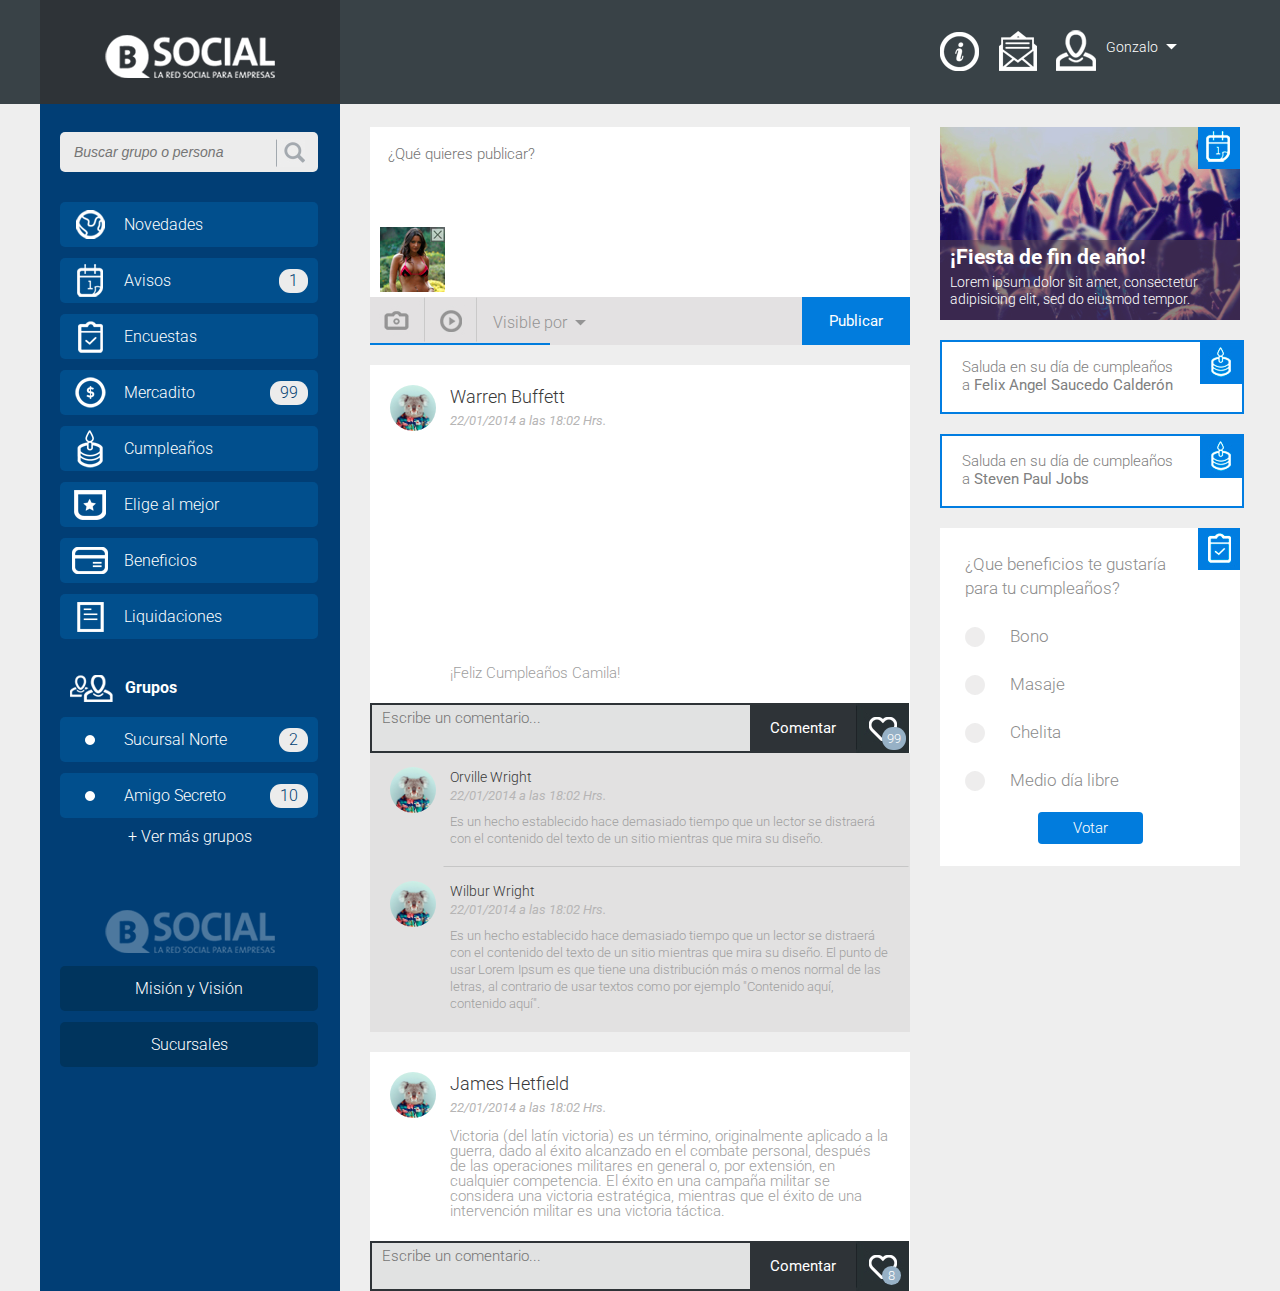
==== Maquetita/index.html @ cc8cd6f7 "Maqueta al 21/4/2014" ====
<!DOCTYPE html PUBLIC "-//W3C//DTD XHTML 1.0 Transitional//EN" "http://www.w3.org/TR/xhtml1/DTD/xhtml1-transitional.dtd">
<html xmlns="http://www.w3.org/1999/xhtml">
<head>
<meta http-equiv="Content-Type" content="text/html;" charset="utf-8">
<title>B-Social - La Red Social para Empresas</title>
<link rel="stylesheet" href="css/reset.css" type="text/css" />
<link rel="stylesheet" href="css/estilo.css" type="text/css" />
<script type="text/javascript" src="js/jquery.tools.min.js"></script> 
<script type="text/javascript" src="js/funciones.js"></script>
<link href='http://fonts.googleapis.com/css?family=Roboto:400,700,500,300,400italic,300italic,100italic,100,500italic,700italic,900,900italic' rel='stylesheet' type='text/css'>
</head>

<body>
	<div id="contenedor-general" class="clearfix">
		<div id="header">
			<div id="logo">
				<h1><a href="" title="B-Social - Home">B-Social - La Red Social para Empresas</a></h1>
			</div>
			<div id="bigbanner">
			</div>
			<div id="menu-user">
				<ul id="iconos-user">
					<li><a href="#" title="Información" id="informacion">Información</a></li>
					<li><a href="#" title="mensajes" id="mensajes">mensajes</a></li>
					<li><a href="#" title="usuario" id="usuario">usuario</a></li>
				</ul>
				<ul id="btn-username">
					<li id="contenedor-drop">
						<a>Gonzalo</a>
						<ul id="dropdown-username">
							<li id="contenedor-flecha"><span class="flecha-up"></span> <a href="#" title="Configuración">Configuración</a></li>
							<li><a href="#" title="Cerrar sesión">Cerrar sesión</a></li>
						</ul>
					</li>
				</ul>
			</div>
		</div>
		<div id="contenedor-central">
			<div id="col-izquierda" class="col-contenido">
				<form id="form-buscador">
					<p><input type="text" id="buscar-sidebar" placeholder="Buscar grupo o persona"/><a id="btn-lupita" title="Buscar">Buscar</a>
					</p>
				</form>	
				<ul class="menu-troncal menu-bsocial">
					<li><a href="#" title="Novedades" id="icn-novedades">Novedades</a></li>
					<li><a href="#" title="Avisos" id="icn-avisos">Avisos <span class="globo">1</span></a></li>
					<li><a href="#" title="Encuestas" id="icn-encuestas">Encuestas</a></li>
					<li><a href="#" title="Mercadito" id="icn-mercadito">Mercadito <span class="globo">99</span></a></li>
					<li><a href="#" title="Cumpleaños" id="icn-cumpleanos">Cumpleaños</a></li>
					<li><a href="#" title="Elige al mejor" id="icn-elige">Elige al mejor</a></li>
					<li><a href="#" title="Beneficios" id="icn-beneficios">Beneficios</a></li>
					<li><a href="#" title="Liquidaciones" id="icn-liquidaciones">Liquidaciones</a></li>
				</ul>
				<div id="grupos-sidebar">
					<h4>Grupos</h4>
					<ul class="menu-troncal menu-grupos">
						<li><a href="#" title="Sucursal Norte">Sucursal Norte <span class="globo">2</span></a></li>
						<li><a href="#" title="Amigo Secreto">Amigo Secreto <span class="globo">10</span></a></li>
					</ul>
					<p><a href="" title="Ver más grupos">+ Ver más grupos</a></p>
				</div>
				<div id="logo-h2">
					<h2><a href="http:/www.bsocial.cl" title="B-Social - La Red Social para Empresas" target="_blank">B-Social - La Red Social para Empresas</a></h2>
				</div>
				<ul class="menu-troncal menu-adicional">
					<li><a href="#" title="Misión y Visión">Misión y Visión</a></li>
					<li><a href="#" title="Sucursales">Sucursales</a></li>
				</ul>
			</div>
			<div id="col-centro" class="col-contenido">
				<div id="contenedor-estado">
					<form id="estado">
						<textarea placeholder="¿Qué quieres publicar?"></textarea>
						<div id="contenedor-fotos-adjuntas">
							<ul>
								<li> <a class="btn-borrar-img" title="Borrar imagen">Borrar imagen</a>
									<img src="css/img/domi.jpg" />
								</li>
							</ul>	
						</div>
						<div id="btns-estado">
							<p id="contenedor-subir-foto">
								<a title="Adjuntar imagen"><input type="file" id="btn-subir-foto"/></a>
							</p>
							<p id="contenedor-subir-video">
								<a title="Adjuntar video" rel="#modal-adjuntar-video">Adjuntar video</a>
							</p>
							<ul id="btn-visiblepor">
								<li id="contenedor-drop-visible">
									<a id="visiblepor-selected">Visible por</a>
									<ul id="dropdown-visiblepor">
										<li id="contenedor-flecha-gris"><span class="flecha-up"></span> <a href="#" title="Todos los grupos">Todos</a></li>
										<li><a href="#" title="Ventas">Ventas</a></li>
										<li><a href="#" title="Amiguis">Amiguis</a></li>
									</ul>
								</li>
							</ul>
							<p class="btn"><a title="Publicar">Publicar</a>
							</p>
						</div>
					</form>
					<style>
					/* Este valor debe cambiar conforme aumenta el % de carga de la foto */
					#barra-carga-foto{
						width:180px;
					}
					</style>
					<div id="barra-carga-foto">
					</div>
				</div>
				<div class="contendor-publicacion">
					<div class="foto-perfil">
						<p><img src="css/img/img-perfil.jpg" alt="Imagen perfil" /></p>
					</div>
					<div class="datos-publicacion">
					<h3>Warren Buffett</h3>
					<p class="fecha-publicacion">22/01/2014 a las 18:02 Hrs.</p>
					</div>
					<div class="publicacion">
						<div class="publicacion-video">
							<iframe src="//player.vimeo.com/video/58898148?title=0&amp;byline=0&amp;portrait=0" width="380" height="214" frameborder="0" webkitallowfullscreen mozallowfullscreen allowfullscreen></iframe>
						</div>
						<div class="publicacion-texto">
							<p>¡Feliz Cumpleaños Camila!</p>
						</div>
						<div class="contenedor-escribir-comentario">
							<div class="escribir-comentario">
								<form class="form-comentar-publicacion">
									<textarea placeholder="Escribe un comentario..."></textarea>
								</form>
							</div>
							<ul>
								<li class="btn comentar"><a title="Comentar">Comentar</a></li>
								<li class="btn megusta">
									<!-- La clase del span debe cambiar segun los numeros que tenga: "un-numero", "dos-numeros" o "tres-numeros" -->
									<span class="globo-megusta dos-numeros" title="1">99</span>
									<a title="¡Me gusta!">¡Me gusta!</a>
								</li>
							</ul>	
						</div>	
					</div>
					<!-- La class "bg-linea" imprime la línea gris debajo de cada div. Si se trata del último div de comentario, no debe llevar esta class -->
					<div class="publicacion-comentario bg-linea">
						<div class="foto-perfil">
							<p><img src="css/img/img-perfil.jpg" alt="Imagen perfil" /></p>
						</div>
						<div class="datos-publicacion">
							<h3>Orville Wright</h3>
							<p class="fecha-publicacion">22/01/2014 a las 18:02 Hrs.</p>
						</div>
						<div class="publicacion-texto comentario">
							<p>Es un hecho establecido hace demasiado tiempo que un lector se distraerá con el contenido del texto de un sitio mientras que mira su diseño.</p>
						</div>
					</div>
					<div class="publicacion-comentario">
						<div class="foto-perfil">
							<p><img src="css/img/img-perfil.jpg" alt="Imagen perfil" /></p>
						</div>
						<div class="datos-publicacion">
							<h3>Wilbur Wright</h3>
							<p class="fecha-publicacion">22/01/2014 a las 18:02 Hrs.</p>
						</div>
						<div class="publicacion-texto comentario">
							<p>Es un hecho establecido hace demasiado tiempo que un lector se distraerá con el contenido del texto de un sitio mientras que mira su diseño. El punto de usar Lorem Ipsum es que tiene una distribución más o menos normal de las letras, al contrario de usar textos como por ejemplo "Contenido aquí, contenido aquí".</p>
						</div>
					</div>
				</div>
				<div class="contendor-publicacion">
					<div class="foto-perfil">
						<p><img src="css/img/img-perfil.jpg" alt="Imagen perfil" /></p>
					</div>
					<div class="datos-publicacion">
					<h3>James Hetfield</h3>
					<p class="fecha-publicacion">22/01/2014 a las 18:02 Hrs.</p>
					</div>
					<div class="publicacion">
						<div class="publicacion-texto">
							<p>Victoria (del latín victoria) es un término, originalmente aplicado a la guerra, dado al éxito alcanzado en el combate personal, después de las operaciones militares en general o, por extensión, en cualquier competencia. El éxito en una campaña militar se considera una victoria estratégica, mientras que el éxito de una intervención militar es una victoria táctica.</p>
						</div>
						<div class="contenedor-escribir-comentario">
							<div class="escribir-comentario">
								<form class="form-comentar-publicacion">
									<textarea placeholder="Escribe un comentario..."></textarea>
								</form>
							</div>
							<ul>
								<li class="btn comentar"><a title="Comentar">Comentar</a></li>
								<li class="btn megusta">
									<!-- La clase del span debe cambiar segun los numeros que tenga: "un-numero", "dos-numeros" o "tres-numeros" -->
									<span class="globo-megusta un-numero" title="1">8</span>
									<a title="¡Me gusta!">¡Me gusta!</a>
								</li>
							</ul>	
						</div>	
					</div>
				</div>
			</div>
			<div id="col-derecha" class="col-contenido">
				<div class="aviso-destacado icn-azul">
					<h5 class="icn-aviso-azul">Aviso Destacado</h5>	
					<p class="contenedor-imagen">
						<img src="css/img/aviso-destacado.jpg" alt="Imagen de aviso destacado" />
					</p>
					<div class="parrafo">
						<h6><a href="" title="Ver aviso">¡Fiesta de fin de año!</a></h6>
						<p><a href="" title="Ver aviso">Lorem ipsum dolor sit amet, consectetur adipisicing elit, sed do eiusmod tempor.</a>
						</p>	
					</div>
				</div>
				<div class="cumpleano-destacado">
					<h5 class="icn-cumpleanos-azul">Cumpleaños</h5>
					<p>Saluda en su día de cumpleaños <br>a <a href="" title="Saluda a Felix Angel Saucedo Calderón">Felix Angel Saucedo Calderón</span></a>
				</div>
				<div class="cumpleano-destacado">
					<h5 class="icn-cumpleanos-azul">Cumpleaños</h5>
					<p>Saluda en su día de cumpleaños <br>a <a href="" title="Saluda a Steave Jobs Mardones">Steven Paul Jobs</a>
					</p>	
				</div>
				<div class="encuesta-destacada">
					<h5 class="icn-encuestas-azul"></h5>
					<p>¿Que beneficios te gustaría para tu cumpleaños?</p>
					<form class="form-encuesta">
						<p>
							<input type="radio" id="opcion1" name="opcion" />
							<label for="opcion1"><span></span>Bono</label>
						</p>
						<p>
							<input type="radio" id="opcion2" name="opcion" />
							<label for="opcion2"><span></span>Masaje</label>
						</p>
						<p>
							<input type="radio" id="opcion3" name="opcion" />
							<label for="opcion3"><span></span>Chelita</label>
						</p>
						<p>
							<input type="radio" id="opcion4" name="opcion" />
							<label for="opcion4"><span></span>Medio día libre</label>
						</p>
					</form>
					<p class="btn">
						<a href="#" title="Votar">Votar</a>
					</p>
				</div>
			</div>
		</div>
	</div>
	<!-- Modales -->
	<div id="modal-adjuntar-video" class="simple_overlay">
		<p>Pega aquí la dirección de tu video de Youtube o Vimeo:</p>
		<form id="form-adjuntar-video">
			<p>
				<input type="text" id="url-video" placeholder="Dirección para compartir..." />
				<a class="btn" id="btn-video" title="Adjuntar">Adjuntar</a>
			</p>
		</form>
	</div>
</body>
</html>
---- Maquetita/css/estilo.css ----
/*******

B-Social CSS v1.0
Autor: SUMA.cl
Fecha: 02/2014
Licencia: Comercial

*******/

body{
background:url(img/bg-body.jpg) #eeeeee center top repeat-x;
font-family: 'Roboto', sans-serif;
}
a{
	cursor: pointer;
	text-decoration: none;
}
#contenedor-general{
width:1200px;
margin:0 auto;	
}
#header, #contenedor-central{
width:100%;
float:left;
}
#header{
height: 104px;
}
#logo{
	float: left;
	width: 300px;
	background-color: #2e3337;
	height: 104px;
}
#logo h1, #logo h1 a, #logo-h2 h2 a, #iconos-user li a, h5, #contenedor-subir-foto a, #contenedor-subir-video a, .btn-borrar-img, .megusta a{
	text-indent: -100000px;
	overflow: hidden;
	display: block;
}
#logo h1, #logo h1 a{
	width:170px;
	height: 43px;
	margin:35px auto 0 auto;
}
#logo h1 a{
	background:url(img/logo-bsocial.png) center top no-repeat;
	margin:0;
	float: left;
}
#logo h1 a:hover{
	opacity: 0.9;
}
#bigbanner{
	width:600px;
	float: left;
	height: 104px;
}
#menu-user{
	float: left;
	width: 300px;
	height: 104px;
}
.col-contenido{
float: left;
}
#col-izquierda, #col-derecha{
	width:300px;
}
#col-centro{
	width:540px;
	margin:23px 30px 0 30px;
}
#contenedor-central{
	background:url(img/bg-contenedor-central.jpg) left top repeat-y;
}
#form-buscador{
	width:258px;
	height: 40px;
	background-color: #ececec;
	-webkit-border-radius: 5px 5px 5px 5px;
border-radius: 5px 5px 5px 5px;
margin:28px 0 0 20px;
}
#form-buscador p {
    float: left;
    margin-top:7px;
}
#buscar-sidebar {
    float: left;
    height: 20px;
    margin:2px 10px 0 12px;
    width: 190px;
    color:#7f858d;
    font-size: 14px;
    font-style: italic;
    background-color: #ECECEC;
    border:none;
}
#btn-lupita{
	width:29px;
	height: 28px;
	background:url(img/btn-lupita.jpg) center top no-repeat;
	float:left;
	display: block;
	overflow: hidden;
	text-indent: -100000px;
}
#btn-lupita:hover{
	cursor: pointer;
}
.menu-bsocial{
	margin:30px 0 25px 0;
}
.menu-troncal{
	float: left;
	margin-left:20px;
}
.menu-troncal li a{
width:194px;
height: 30px;
-webkit-border-radius: 5px 5px 5px 5px;
border-radius: 5px 5px 5px 5px;
display: block;
color:#ffffff;
font-size: 16px;
text-decoration: none;
margin-bottom:11px;
font-weight: 300;
padding:15px 0 0 64px;
}
.menu-troncal li a:hover{
background-color:#0266b5;
}
#icn-novedades{
background:url(img/icn-novedades.png) #014f8d 10px center no-repeat;
}
#icn-avisos{
background:url(img/icn-avisos.png) #014f8d 10px center no-repeat;	
}
#icn-encuestas{
background:url(img/icn-encuestas.png) #014f8d 10px center no-repeat;	
}
#icn-mercadito{
background:url(img/icn-mercadito.png) #014f8d 10px center no-repeat;	
}
#icn-cumpleanos{
background:url(img/icn-cumpleanos.png) #014f8d 10px center no-repeat;	
}
#icn-elige{
background:url(img/icn-elige.png) #014f8d 10px center no-repeat;	
}
#icn-beneficios{
background:url(img/icn-beneficios.png) #014f8d 10px center no-repeat;	
}
#icn-liquidaciones{
background:url(img/icn-liquidaciones.png) #014f8d 10px center no-repeat;	
}
#icn-novedades:hover{
background:url(img/icn-novedades.png) #0266b5 10px center no-repeat;
}
#icn-avisos:hover{
background:url(img/icn-avisos.png) #0266b5 10px center no-repeat;	
}
#icn-encuestas:hover{
background:url(img/icn-encuestas.png) #0266b5 10px center no-repeat;	
}
#icn-mercadito:hover{
background:url(img/icn-mercadito.png) #0266b5 10px center no-repeat;	
}
#icn-cumpleanos:hover{
background:url(img/icn-cumpleanos.png) #0266b5 10px center no-repeat;	
}
#icn-elige:hover{
background:url(img/icn-elige.png) #0266b5 10px center no-repeat;	
}
#icn-beneficios:hover{
background:url(img/icn-beneficios.png) #0266b5 10px center no-repeat;	
}
#icn-liquidaciones:hover{
background:url(img/icn-liquidaciones.png) #0266b5 10px center no-repeat;	
}
.menu-troncal a span{
	background-color: #ececec;
	color:#004072;
	font-size: 16px;
	padding: 4px 10px;
	-webkit-border-radius: 11px;
border-radius: 11px;
font-weight: 300;
float: right;
margin:-4px 10px 0 0;
}

#grupos-sidebar{
	float: left;
}
h4{
	width:193px;
	height: 22px;
	background:url(img/icn-grupos.png) 10px center no-repeat;
	font-weight: bold;
	color:#ffffff;
	text-align: left;
	float: left;
	padding:5px 0 0 65px;
	margin-left:20px;
}
.menu-troncal.menu-grupos{
	margin-top:15px;
}
.menu-grupos li a{
	background:url(img/icn-bullet.png) #014f8d 10px center no-repeat;
}
#grupos-sidebar p{
	float: left;
	width: 100%;
	text-align: center;
}
#grupos-sidebar p a{
	color:#ffffff;
	text-decoration: none;
	font-size: 16px;
	font-weight: 300;
}
#grupos-sidebar p a:hover{
	text-decoration: underline;
	}
#logo-h2{
float: left;
width: 100%;
margin:65px 0 13px 0;	
}
#logo-h2 h2 a{
	width:170px;
	height: 43px;
	background:url(img/logo-bsocial-h2.png) center top no-repeat;
	margin: 0 auto;
}
.menu-troncal.menu-adicional li a {
    background-color: #00345D;
    padding-left: 0;
    text-align: center;
    width: 258px;
    cursor: pointer;
}
.menu-troncal.menu-adicional li a:hover{
	background-color: #014F8D;
}
.menu-troncal.menu-adicional {
    padding-bottom: 20px;
}
#menu-user #iconos-user {
    margin-top: 30px;
    float: left;
}
#iconos-user li{
	float: left;
	margin-left:18px;
}
#iconos-user li:first-child{
	margin-left:0;
}
#iconos-user li a{
	width:40px;
	height: 41px;
}
#iconos-user li a:hover{
	opacity: 0.9;
}
#informacion{
	background:url(img/icn-informacion.png) center top no-repeat;
}
#mensajes{
	background:url(img/icn-mensajes.png) center top no-repeat;
}
#usuario{
	background:url(img/icn-usuario.png) center top no-repeat;
}

#menu-user #btn-username {
    float: left;
    margin: 40px 0 0 10px;
    position: relative;
}
#btn-username li a{
	color:#ffffff;
	font-size: 14px;
	background:url(img/icn-flecha-blanca-down.png) right center no-repeat;
	padding-right: 19px;
	float: left;
	max-width: 115px;
	font-weight: 300;
}
#btn-username li a:hover{
	cursor: pointer;
}
#btn-username #contenedor-drop:hover{
	height: 64px;
}
#dropdown-username{
	position: absolute;
	right:0;
	top:64px;
	float: left;
	width:173px;
	border:solid 1px #c2c2c2;
	-webkit-box-shadow: 1px 1px 5px 1px rgba(178,178,178,0.3);
	box-shadow: 1px 1px 5px 1px rgba(178,178,178,0.3);
	display: none;
	 z-index: 99;
}
#dropdown-username li{
	float:left;
	width:173px;
	height: 60px;
}
#dropdown-username li a{
	padding:23px 0 0 0;
	background: none;
	text-decoration: none;
	width:173px;
	height: 37px;
	background-color: #ffffff;
	float: left;
	max-width: 173px;
	color:#393939;
	font-size: 16px;
	font-weight: 300;
	text-align: center;
}
#dropdown-username li a:hover{
	background-color: #e2e1e1;
}
#contenedor-flecha{
	position: relative;
}
.flecha-up{
	display: block;
	width:28px;
	height: 16px;
	background:url(img/icn-flecha-blanca-up.png) center top no-repeat;
	position: absolute;
	top:-16px;
	right: 30px;
}
#btn-username li:hover #dropdown-username{
	display: block;
	}
#contenedor-estado{
	width:100%;
	float: left;
	position: relative;
}
#estado{
	float: left;
}
#estado textarea{
	width:504px;
	height: 64px;
	float: left;
	border:none;
	resize:none;
	padding:18px 18px;
	font-size: 15px;
	color:#9f9f9f;
	font-weight: 300;
	font-family: 'Roboto', sans-serif;
	margin-bottom: 0;
}
#btns-estado{
	float: left;
	height: 48px;
	width: 100%;
	background:url(img/bg-barra-botones-estado.jpg) #eeeeee center top repeat-x;
}
#contenedor-subir-foto, #contenedor-subir-foto a, #contenedor-subir-foto a input{
width:55px;
height: 48px;
float: left;
}
#contenedor-subir-foto a{
	background:url(img/btn-subir-foto.jpg) center top no-repeat;
	text-indent:0;
	opacity: 0.8;
}
#contenedor-subir-foto a:hover, #contenedor-subir-video a:hover{
	opacity: 1;
}
#contenedor-subir-foto a input{
	opacity: 0;
}
#contenedor-subir-foto a input:hover{
	cursor: pointer;
}
#contenedor-subir-video, #contenedor-subir-video a{
	width:52px;
	height: 48px;
	float: left;	
}
#contenedor-subir-video a{
	background:url(img/btn-subir-video.jpg) center top no-repeat;
	opacity: 0.8;
}
#btns-estado .btn{
	float: right;
}
#btns-estado .btn a{
	float: left;
	border-radius: 0;
	padding:17px 27px 16px 27px;
}
#contenedor-fotos-adjuntas{
	width:100%;
	height: 70px;
	float: left;
	background-color: #ffffff;	
}
#contenedor-fotos-adjuntas li{
	display: block;
	width:65px;
	float: left;
	text-align: center;
	margin:0 0 0 10px;
	position: relative;
}
.btn-borrar-img{
	background:url(img/btn-borrar-img.png) center top no-repeat;
	opacity: 0.8;
	position: absolute;
	width: 15px;
	height: 15px;
	top:0;
	right:0;
	opacity: 0.7;
}
.btn-borrar-img:hover{
	opacity: 1;
}
#barra-carga-foto{
	position: absolute;
	bottom:0;
	left: 0;
	max-width: 430px;
	height:2px;
	background-color: #017CDD;
}
.contendor-publicacion{
width: 540px;
float: left;
background-color: #ffffff;
margin-top:20px;
padding:20px 0 0 0;
}
.foto-perfil{
	float: left;
	width: 46px;
	margin: 0 14px 0 20px;
}
.foto-perfil p img{
	text-align: center;
	width: 46px;
	height: 46px;
	-webkit-border-radius: 25px;
border-radius: 25px;
}
.publicacion{
	float: left;
}
.datos-publicacion{
	margin:3px 0 15px 0;
	float: left;
}
.datos-publicacion h3{
	font-size: 18px;
	font-weight: 300;
	color:#393939;
	width: 100%;
	float: left;
}
.fecha-publicacion{
	font-size: 13px;
	font-style: italic;
	color:#b6b5b5;
	width: 100%;
	float: left;
	margin: 8px 0 0 0;
}
.publicacion-video{
	float: left;
	margin:0 20px 10px 80px;
}
.publicacion-texto{
	float: left;
	margin:0 20px 0 80px;
}
.publicacion-texto p{
	font-size:15px;
	color:#9f9f9f;
	font-weight: 300;
}
.contenedor-escribir-comentario{
	width: 100%;
	float: left;
	height: 50px;
	margin-top:22px;
}
.escribir-comentario{
	width: 378px;
	float: left;
	height: 46px;
	border: 2px solid #2e3337;
	border-right: none;
}
.contenedor-escribir-comentario ul .btn a{
	background-color: #2e3337;
	border-radius: 0;
	float: left;
	padding:18px 20px 17px 20px;
}
.contenedor-escribir-comentario ul .btn.comentar a:hover{
background-color:#23272a;
}
.btn.megusta{
	height: 50px;
	position: relative;
}
.contenedor-escribir-comentario .btn.megusta a{
	background:url(img/btn-me-gusta-publicacion.jpg) center top no-repeat;
	width:53px;
	height: 50px;
	padding: 0;
}
.contenedor-escribir-comentario .btn.megusta a:hover{
	background-position: center -50px;
}
.globo-megusta{
	background-color: #97B1C6;
    border-radius: 11px;
    color: #FFFFFF;
    font-size: 13px;
    font-weight: 300;
    left: 26px;
    position: absolute;
    top: 25px;
}
.globo-megusta.un-numero{
padding: 3px 6px;
}
.globo-megusta.dos-numeros{
padding:5px;
top:24px;
}
.globo-megusta.tres-numeros{
font-size: 11px;
    left: 24px;
    padding: 7px 4px;
    top: 21px;
}
.form-comentar-publicacion textarea{
	resize:none;
	width:100%;
	background-color: #e1e2e2;
	border: none;
	margin-top:0;
	height: 38px;
	font-family: 'Roboto', sans-serif;
	color:#9f9f9f;
	font-size:15px;
	font-weight: 300;
	padding:4px 0 4px 10px;
	width: 368px;
	line-height: 18px;
}
.publicacion-comentario{
	background-color: #e2e1e1;
	float: left;
	width: 100%;
	padding-top:14px;
}
.publicacion-comentario.bg-linea{
	background:url(img/bg-linea-comentarios.jpg) #e2e1e1 right bottom no-repeat;
}
.publicacion-comentario .datos-publicacion{
	margin-bottom:0;
}
.publicacion-comentario .datos-publicacion h3{
	font-size: 14px;
}
.publicacion-comentario .fecha-publicacion{
	margin-top:5px;
}
.publicacion-texto.comentario{
	padding-bottom:20px;
}
.comentario p{
	font-size: 13px;
	line-height: 17px;
}
#col-derecha{
	margin-top:23px;
}
#col-derecha div{
	float: left;
	margin-bottom:20px;
}
#aviso-destacado{
	width: 300px;
	height: 193px;
}
#col-derecha .icn-azul{
	position: relative;
}
#col-derecha h5{
	width:42px;
	height: 42px;
	position: absolute;
	right: 0;
	top: 0;
}
.icn-aviso-azul{
	background:url(img/icn-avisos-azul.jpg) center top no-repeat;
}
.contenedor-imagen, .contenedor-imagen img{
	float: left;
	width: 300px;
	height: 193px;
}
.parrafo h6{
	float: left;
	width: 100%;
}
.parrafo h6 a{
	font-size: 21px;
	font-weight: bold;
	color:#ffffff;
	margin-bottom: 6px;
	text-decoration: none;
	float: left;
}
#col-derecha .aviso-destacado .parrafo{
	height: 63px;
	padding:7px 10px 10px 10px;
	background-color: #524452;
	position: absolute;
	background:url(img/bg-aviso-destacado.png) center top repeat-y;
	bottom:0;
	width: 280px;
	margin-bottom: 0;	
}
.parrafo p {
    float: left;
    text-align: left;
}
.parrafo p a{
	color:#ffffff;
	font-size:14px;
	font-weight: 300;
	line-height: 17px;
	text-decoration: none;
}
.parrafo a:hover, .parrafo h6 a:hover{
	text-decoration: underline;
}
.icn-cumpleanos-azul{
	background:url(img/icn-cumpleanos-azul.jpg) center top no-repeat;
}
.cumpleano-destacado{
	float: left;
	position: relative;
	width: 300px;
	height: 70px;
	border: solid 2px #017de1;
	background-color: #ffffff;
}
.cumpleano-destacado p{
color:#808080;
font-size: 15px;
width: 238px;
font-weight: 300;
margin-top: 16px;
padding-left:20px;
line-height: 18px;
}
.cumpleano-destacado p a{
	font-weight: 400;
	text-decoration: none;
	color:#808080;
}
.cumpleano-destacado p a:hover{
	text-decoration: underline;
}
.encuesta-destacada{
	color:#8c8c8c;
	position: relative;
	width:250px;
	padding:0 25px;
	background-color: #ffffff;
}
.encuesta-destacada p{
	font-size: 17px;
	font-weight: 300;
	width: 233px;
	line-height: 24px;
	margin-top: 24px;
}
.icn-encuestas-azul{
	background:url(img/icn-encuestas-azul.jpg) center top no-repeat;
}
#col-derecha form {
    float: left;
}
.form-encuesta p input[type="radio"] {
    display:none;
}
.form-encuesta p input[type="radio"] + label span {
    display:inline-block;
    width:20px;
    height:20px;
    margin:-1px 25px 0 0;
    vertical-align:middle;
    background:url(img/btn-radio.png) center top no-repeat;
    cursor:pointer;
}
.form-encuesta p input[type="radio"]:checked + label span {
    background:url(img/btn-radio.png) center -20px no-repeat;
}
.form-encuesta label span{
	opacity: 0.6;
}
.form-encuesta label:hover{
cursor:pointer;
}
.form-encuesta label:hover span{
	opacity: 1;
}
.btn{
	float: left;
	text-align: center;
	height: 30px;
	display: block;
}
.btn a{
	background-color: #017cdd;
	font-size: 15px;
	color:#ffffff;
	-webkit-border-radius: 4px 4px 4px 4px;
	border-radius: 4px 4px 4px 4px;
	padding: 7px 35px;
	text-decoration: none;
}
.btn a:hover{
	background-color: #026fc6;
}
.encuesta-destacada .btn{
width: 100% !important;
margin-bottom: 20px;
}
#btn-visiblepor{
     background-color: #E2E1E1;
    display: block;
    float: left;
    position: relative;
    opacity: 0.8;
}
#btn-visiblepor #contenedor-drop-visible{
	height: auto;
	float:left;
	 height: 43px;
    padding: 18px 16px 0;
    background: none;
    background:url(img/bg-barra-botones-estado.jpg) #eeeeee center top repeat-x;
}
#btn-visiblepor li a{
	color:#ffffff;
	font-size: 16px;
	background:url(img/icn-flecha-gris-down.png) right center no-repeat;
	padding-right: 19px;
	float: left;
	max-width: 115px;
	font-weight: 300;
	color:#808080;
}
#btn-visiblepor:hover{
	cursor: pointer;
	opacity: 1;
}
#dropdown-visiblepor{
	position: absolute;
	right:0;
	top:60px;
	float: left;
	border:solid 1px #c2c2c2;
	-webkit-box-shadow: 1px 1px 5px 1px rgba(178,178,178,0.3);
	box-shadow: 1px 1px 5px 1px rgba(178,178,178,0.3);
	display: none;
	 z-index: 99;
}
#dropdown-visiblepor li{
	height: 36px;
	background-color:#ffffff;
	padding:0 15px;
}
#dropdown-visiblepor li:hover{
	background-color: #e2e1e1;
}
#dropdown-visiblepor li a{
	padding:10px 0;
	background: none;
	text-decoration: none;
	max-width: 173px;
	color:#393939;
	font-size: 16px;
	font-weight: 300;
	text-align: center;
	width: 100%;
}
#contenedor-flecha{
	position: relative;
}
.flecha-up{
	display: block;
	width:28px;
	height: 16px;
	background:url(img/icn-flecha-blanca-up.png) center top no-repeat;
	position: absolute;
	top:-16px;
	right: 30px;
}
#dropdown-visiblepor.ocultar{
display: none;
}
#modal-adjuntar-video p{
	color:#9f9f9f;
	font-size: 15px;
	width: 490px;
	text-align: left;
	float: left;
	font-weight: 300;
	margin:30px 0 0 30px;
}
#form-adjuntar-video p{
	margin-top:10px;
}
#form-adjuntar-video p input{
border:2px solid #2e3337;
border-right:none;
background-color: #e1e2e2;
float: left;
height: 44px;
width: 350px;
color:#9f9f9f;
font-size: 15px;
font-weight: 300;
padding:0 10px;
}
#form-adjuntar-video p a{
	background-color: #2E3337;
	color:#ffffff;
	font-size: 15px;
	font-weight: 300;
	padding: 17px 22px 16px 22px;
	height: auto;
}
#form-adjuntar-video p a:hover{
	background-color: #23272a;
}












































































































































































































































































/* the overlayed element */
.simple_overlay {
 
    /* must be initially hidden */
    display:none;
 
    /* place overlay on top of other elements */
    z-index:10000;
 
    /* styling */
    background-color:#ffffff;
    width:540px;
    height: 135px;
    border:1px solid #666;
 
    /* CSS3 styling for latest browsers */
    -moz-box-shadow:0 0 90px 5px #000;
    -webkit-box-shadow: 0 0 90px #000;
}
 
/* close button positioned on upper right corner */
.simple_overlay .close {
    background-image:url(/media/img/overlay/close.png);
    position:absolute;
    right:-15px;
    top:-15px;
    cursor:pointer;
    height:35px;
    width:35px;
}
.clearfix {display: inline-block;}

/* Hides from IE-mac \*/
* html .clearfix {height: 1%;}
.clearfix {display: block;}
/* End hide from IE-mac */
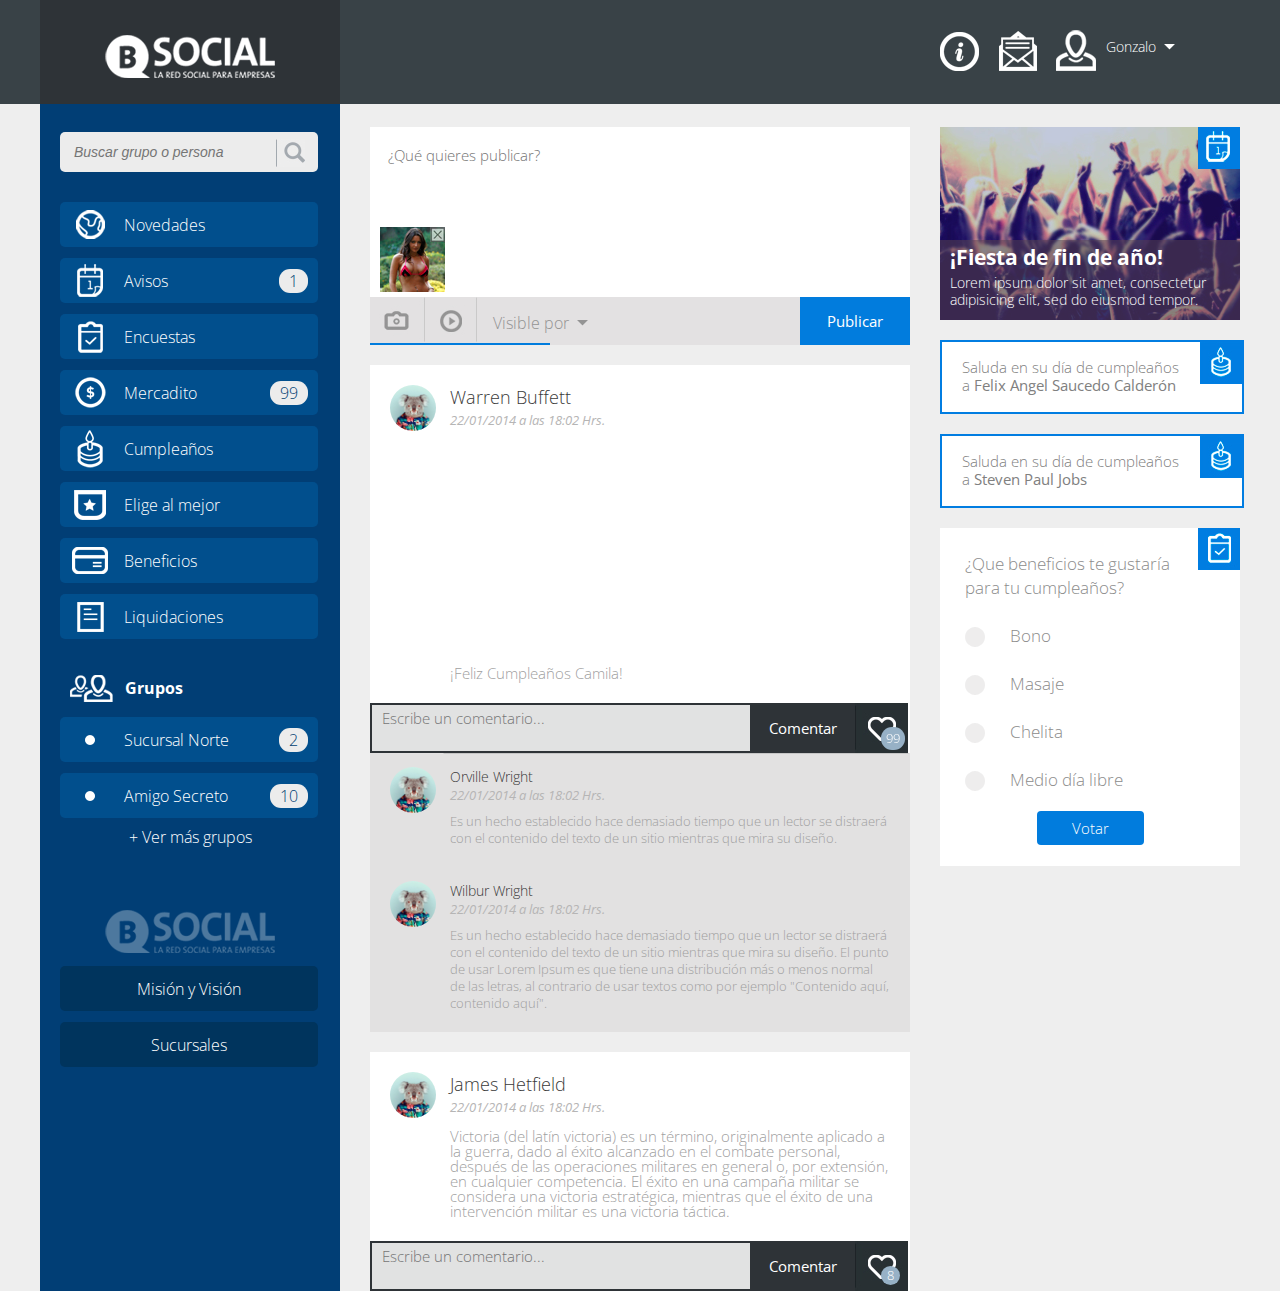
==== commit a1867a89: "Mensajería y correcciones menores" ====
--- a/Maquetita/index.html
+++ b/Maquetita/index.html
@@ -7,7 +7,7 @@
 <link rel="stylesheet" href="css/estilo.css" type="text/css" />
 <script type="text/javascript" src="js/jquery.tools.min.js"></script> 
 <script type="text/javascript" src="js/funciones.js"></script>
-<link href='http://fonts.googleapis.com/css?family=Roboto:400,700,500,300,400italic,300italic,100italic,100,500italic,700italic,900,900italic' rel='stylesheet' type='text/css'>
+<link href='http://fonts.googleapis.com/css?family=Open+Sans:400,700,300,400italic,300italic,100italic,100,500italic,700italic,900,900italic' rel='stylesheet' type='text/css'>
 </head>
 
 <body>
@@ -21,7 +21,70 @@
 			<div id="menu-user">
 				<ul id="iconos-user">
 					<li><a href="#" title="Información" id="informacion">Información</a></li>
-					<li><a href="#" title="mensajes" id="mensajes">mensajes</a></li>
+					<li id="contenedor-drop-mensajes">
+						<a href="#" title="mensajes" id="mensajes">mensajes</a>
+						<div id="dropdown-mensajes">
+							<div id="contenedor-flecha-mensajes">
+								<span class="flecha-up"></span>
+							</div>
+							<div id="mensaje-overflow">
+								<div class="drop-mensaje">
+									<p class="drop-asunto">
+										<a href="#" title="Chile clasifica al mundial">Chile clasifica al mundial y...</a>
+									</p>
+									<p class="drop-fecha">22 / 11 / 2016 a las 18:42 Hrs.</p>
+								</div>
+								<div class="drop-mensaje">
+									<p class="drop-asunto">
+										<a href="#" title="Chile clasifica al mundial">Chile clasifica al mundial y...</a>
+									</p>
+									<p class="drop-fecha">22 / 11 / 2016 a las 18:42 Hrs.</p>
+								</div>
+								<div class="drop-mensaje noleido">
+									<p class="drop-asunto">
+										<a href="#" title="Chile clasifica al mundial">Chile clasifica al mundial y...</a>
+									</p>
+									<p class="drop-fecha">22 / 11 / 2016 a las 18:42 Hrs.</p>
+								</div>
+								<div class="drop-mensaje noleido">
+									<p class="drop-asunto">
+										<a href="#" title="Chile clasifica al mundial">Chile clasifica al mundial y...</a>
+									</p>
+									<p class="drop-fecha">22 / 11 / 2016 a las 18:42 Hrs.</p>
+								</div>
+								<div class="drop-mensaje">
+									<p class="drop-asunto">
+										<a href="#" title="Chile clasifica al mundial">Chile clasifica al mundial y...</a>
+									</p>
+									<p class="drop-fecha">22 / 11 / 2016 a las 18:42 Hrs.</p>
+								</div>
+								<div class="drop-mensaje noleido">
+									<p class="drop-asunto">
+										<a href="#" title="Chile clasifica al mundial">Chile clasifica al mundial y...</a>
+									</p>
+									<p class="drop-fecha">22 / 11 / 2016 a las 18:42 Hrs.</p>
+								</div>
+								<div class="drop-mensaje noleido">
+									<p class="drop-asunto">
+										<a href="#" title="Chile clasifica al mundial">Chile clasifica al mundial y...</a>
+									</p>
+									<p class="drop-fecha">22 / 11 / 2016 a las 18:42 Hrs.</p>
+								</div>
+								<div class="drop-mensaje noleido">
+									<p class="drop-asunto">
+										<a href="#" title="Chile clasifica al mundial">Chile clasifica al mundial y...</a>
+									</p>
+									<p class="drop-fecha">22 / 11 / 2016 a las 18:42 Hrs.</p>
+								</div>
+								<div class="drop-mensaje">
+									<p class="drop-asunto">
+										<a href="#" title="Chile clasifica al mundial">Chile clasifica al mundial y...</a>
+									</p>
+									<p class="drop-fecha">22 / 11 / 2016 a las 18:42 Hrs.</p>
+								</div>
+							</div>
+						</div>
+					</li>
 					<li><a href="#" title="usuario" id="usuario">usuario</a></li>
 				</ul>
 				<ul id="btn-username">
@@ -246,6 +309,7 @@
 	</div>
 	<!-- Modales -->
 	<div id="modal-adjuntar-video" class="simple_overlay">
+		<a class="close btn-close-video" title="Cerrar">Cerrar</a>
 		<p>Pega aquí la dirección de tu video de Youtube o Vimeo:</p>
 		<form id="form-adjuntar-video">
 			<p>
--- a/Maquetita/css/estilo.css
+++ b/Maquetita/css/estilo.css
@@ -9,7 +9,7 @@
 
 body{
 background:url(img/bg-body.jpg) #eeeeee center top repeat-x;
-font-family: 'Roboto', sans-serif;
+font-family:'Open Sans', sans-serif;
 }
 a{
 	cursor: pointer;
@@ -32,7 +32,7 @@
 	background-color: #2e3337;
 	height: 104px;
 }
-#logo h1, #logo h1 a, #logo-h2 h2 a, #iconos-user li a, h5, #contenedor-subir-foto a, #contenedor-subir-video a, .btn-borrar-img, .megusta a{
+#logo h1, #logo h1 a, #logo-h2 h2 a, #iconos-user li a, h5, #contenedor-subir-foto a, #contenedor-subir-video a, .btn-borrar-img, .megusta a, .btn-close-video, .btn-lupita-trans{
 	text-indent: -100000px;
 	overflow: hidden;
 	display: block;
@@ -128,7 +128,7 @@
 font-weight: 300;
 padding:15px 0 0 64px;
 }
-.menu-troncal li a:hover{
+.menu-troncal li a:hover, .menu-troncal li a.current{
 background-color:#0266b5;
 }
 #icn-novedades{
@@ -364,7 +364,7 @@
 	font-size: 15px;
 	color:#9f9f9f;
 	font-weight: 300;
-	font-family: 'Roboto', sans-serif;
+	font-family: 'Open Sans', sans-serif;
 	margin-bottom: 0;
 }
 #btns-estado{
@@ -465,10 +465,12 @@
 }
 .publicacion{
 	float: left;
+	width: 540px;
 }
 .datos-publicacion{
 	margin:3px 0 15px 0;
 	float: left;
+	width: 460px;
 }
 .datos-publicacion h3{
 	font-size: 18px;
@@ -515,7 +517,7 @@
 	background-color: #2e3337;
 	border-radius: 0;
 	float: left;
-	padding:18px 20px 17px 20px;
+	padding:18px 18px 17px 19px;
 }
 .contenedor-escribir-comentario ul .btn.comentar a:hover{
 background-color:#23272a;
@@ -563,7 +565,7 @@
 	border: none;
 	margin-top:0;
 	height: 38px;
-	font-family: 'Roboto', sans-serif;
+	font-family: 'Open Sans', sans-serif;
 	color:#9f9f9f;
 	font-size:15px;
 	font-weight: 300;
@@ -578,10 +580,10 @@
 	padding-top:14px;
 }
 .publicacion-comentario.bg-linea{
-	background:url(img/bg-linea-comentarios.jpg) #e2e1e1 right bottom no-repeat;
+	background:url(img/bg-linea-comentarios.jpg) #e2e1e1 right top no-repeat;
 }
 .publicacion-comentario .datos-publicacion{
-	margin-bottom:0;
+	margin-bottom:11px;
 }
 .publicacion-comentario .datos-publicacion h3{
 	font-size: 14px;
@@ -864,46 +866,301 @@
 #form-adjuntar-video p a:hover{
 	background-color: #23272a;
 }
-
-
-
-
-
-
-
-
-
-
-
-
-
-
-
-
-
-
-
-
-
-
-
-
-
-
-
-
-
-
-
-
-
-
-
-
-
-
-
-
+.btn-close-video{
+	background:url(img/btn-close-modal-video.jpg) center top no-repeat;
+	width: 30px;
+	height: 30px;
+}
+.btn-close-video:hover{
+	opacity: 0.8;
+}
+/* Liquidaciones */
+#contenedor-contenido{
+	float: left;
+	width: 476px;
+	padding:0 32px 25px 32px;
+	background-color: #ffffff;
+}
+#contenedor-contenido h3{
+	font-size: 24px;
+	font-weight: 300;
+	margin:32px 0 40px 0;
+}
+#contenedor-contenido h3 a{
+color: #777777;
+}
+#contenedor-contenido h3 a:hover{
+	text-decoration: underline;
+}
+#lista-con-pdf li{
+	width: 100%;
+	background:url(img/icn-pdf.jpg) 435px top no-repeat;
+	height: 22px;
+	padding-bottom: 18px;
+	margin-bottom: 11px;
+}
+#lista-con-pdf li a{
+	color:#a9a9a9;
+	font-size: 15px;
+	font-weight: 400;
+}
+#lista-con-pdf li a:hover{
+	color:#878686;
+}
+#lista-con-pdf li a span{
+	background:url(img/bg-lista.gif) center bottom repeat-x;
+	width: 100%;
+	float: left;
+	padding-bottom: 18px;
+}
+#lista-con-pdf li.no-bg{
+	background: none;
+}
+#contenedor-contenido.contenedor-mensajes{
+	padding:0;
+	width: 100%;
+}
+#menu-mensajes{
+	float: right;
+	width: 100%;
+	height: 48px;
+}
+#menu-mensajes ul{
+	float: right;
+}
+#menu-mensajes ul li{
+	float: left;
+	margin-top: 15px;
+}
+#menu-mensajes ul li:nth-child(4){
+margin-right: 3px;
+}
+#menu-mensajes ul li a, #menu-mensajes ul li{
+	color: #85959f;
+	font-size: 15px;
+	margin-right: 16px;
+}
+#menu-mensajes ul li a:hover{
+	text-decoration: underline;
+}
+#menu-mensajes ul li.btn, #menu-mensajes ul li.btn a{
+	margin-right: 0;
+	margin-top: 0;
+}
+#menu-mensajes ul li.btn a{
+	float: left;
+	padding-top: 18px;
+	padding-bottom: 0;
+	border-radius: 0;
+	height: 30px;
+	color: #ffffff;
+}
+#menu-mensajes ul li.btn a:hover{
+	text-decoration: none;
+}
+.btn-lupita-trans{
+	background:url(img/btn-lupita-trans.png) center bottom no-repeat;
+	width: 21px;
+	height: 21px;
+}
+.current{
+	font-weight: bold;
+}
+.mensaje{
+	float: left;
+	width: 100%;
+	min-height: 43px;
+	margin:0 0 2px 0;
+	padding:20px 0 12px 0;
+}
+.msj-check, .msj-asunto, .msj-fecha{
+	float: left;
+}
+.msj-check{
+	width: 60px;
+}
+.msj-asunto{
+	width: 387px;
+}
+.msj-fecha{
+	width: 86px;
+	color: #b6b5b5;
+	font-size: 12px;
+	font-style: italic;
+}
+.msj-fecha p:first-child{
+	margin-top: 8px;
+	margin-bottom:9px;
+}
+#contenedor-contenido.contenedor-mensajes h3{
+	font-size: 20px;
+	color: #777777;
+	margin: 0;
+}
+.msj-asunto p{
+	font-size: 13px;
+	color: #b6b5b5;
+	margin-top:7px;
+}
+.msj-check input{
+	float: right;
+	margin-right: 15px;
+}
+.mensaje.leido{
+	background-color: #eef1f4;
+}
+#asunto-mensaje{
+	float: left;
+	padding-left: 70px;
+	width: 400px;
+	margin-top:10px;
+}
+#contenedor-contenido.contenedor-mensajes #asunto-mensaje h3{
+	color:#393939;
+	font-size: 22px;
+	margin:10px 0;
+}
+#asunto-mensaje p{
+	color:#b6b5b5;
+	font-size: 13px;
+	text-align: left;
+	line-height: 18px;
+	margin-bottom: 23px;
+}
+.mensaje-abierto{
+	float: left;
+	width: 100%;
+}
+.mensaje-abierto .foto-perfil{
+	margin-left:12px;
+	margin-right:12px;
+	margin-top:10px;
+}
+.texto-mensaje{
+	width: 360px;
+	float: left;
+	padding:20px 20px 13px 20px;
+	background-color: #f1f0f0;
+}
+.texto-mensaje h6{
+	color:#3e4448;
+	font-size: 15px;
+	margin-bottom: 5px;
+	text-align: left;
+}
+.texto-mensaje p{
+	color:#9f9f9f;
+	font-size: 15px;
+	line-height: 20px;
+	font-weight: 300;
+	text-align: left;
+}
+.texto-mensaje p.fecha{
+	text-align: right;
+	color: #b6b5b5;
+	font-style: italic;
+	font-size: 13px;
+	margin-top:10px;
+}
+.mensaje-abierto.blanco .texto-mensaje, .mensaje-abierto.blanco .foto-perfil{
+	float: right;
+}
+.mensaje-abierto.blanco .texto-mensaje{
+	background-color: #ffffff;
+	padding-left:0;
+	padding-right: 0;
+	width: 400px;
+}
+.mensaje-abierto.blanco h6{
+	text-align: right;
+}
+.mensaje-abierto.blanco .texto-mensaje p{
+	text-align: right;
+}
+.mensaje-abierto.blanco .texto-mensaje p.fecha{
+	text-align: left;
+}
+.mensaje-abierto.blanco .foto-perfil{
+	margin-top:20px;
+}
+#contenedor-drop-mensajes{
+	position: relative;
+}
+#contenedor-drop-mensajes:hover{
+	height: 64px;
+}
+#dropdown-mensajes{
+	position: absolute;
+	right:-124px;
+	top:74px;
+	float: left;
+	width:288px;
+	height: 314px;
+	background-color: #ffffff;
+	border:solid 1px #c2c2c2;
+	-webkit-box-shadow: 1px 1px 5px 1px rgba(178,178,178,0.3);
+	box-shadow: 1px 1px 5px 1px rgba(178,178,178,0.3);
+	display: none;
+	 z-index: 99;
+}
+#dropdown-username li a:hover{
+	background-color: #e2e1e1;
+}
+#contenedor-flecha-mensajes{
+	position: relative;
+}
+#contenedor-flecha-mensajes .flecha-up{
+	display: block;
+	width:28px;
+	height: 16px;
+	background:url(img/icn-flecha-blanca-up.png) center top no-repeat;
+	position: absolute;
+	top:-16px;
+	right: 128px;
+}
+#contenedor-drop-mensajes:hover #dropdown-mensajes{
+	display: block;
+}
+.drop-mensaje{
+	background-color: #ffffff;
+	height: 66px;
+	padding-left: 26px;
+	background:url(img/bg-drop-mensajes.gif) center bottom no-repeat;
+}
+.drop-mensaje p{
+	float: left;
+	width: 218px;
+}
+#contenedor-drop-mensajes #dropdown-mensajes .drop-mensaje .drop-asunto a{
+	width: auto;
+	height: auto;
+	display: inline;
+	text-indent: 0;
+	color:#393939;
+}
+.drop-asunto a{
+	text-decoration: none;
+	font-size: 16px;
+}
+#contenedor-drop-mensajes #dropdown-mensajes .drop-mensaje .drop-asunto a:hover{
+	color:#393939;
+	text-decoration: underline;
+}
+.drop-mensaje .drop-fecha{
+	color:#b6b5b5;
+	font-size:13px;
+}
+.drop-asunto{
+	margin:15px 0 7px 0;
+}
+#mensaje-overflow{
+	overflow: auto;
+	float: left;
+	height: 314px;
+}
+.drop-mensaje.noleido{
+	background-color: #EEF1F4;
+}
 
 
 
@@ -1154,7 +1411,6 @@
  
 /* close button positioned on upper right corner */
 .simple_overlay .close {
-    background-image:url(/media/img/overlay/close.png);
     position:absolute;
     right:-15px;
     top:-15px;
@@ -1162,6 +1418,17 @@
     height:35px;
     width:35px;
 }
+.simple_overlay .close.btn-close-video{
+height:30px;
+width:30px;
+right:0px;
+top:0px;
+}
+
+
+
+
+
 .clearfix {display: inline-block;}
 
 /* Hides from IE-mac \*/
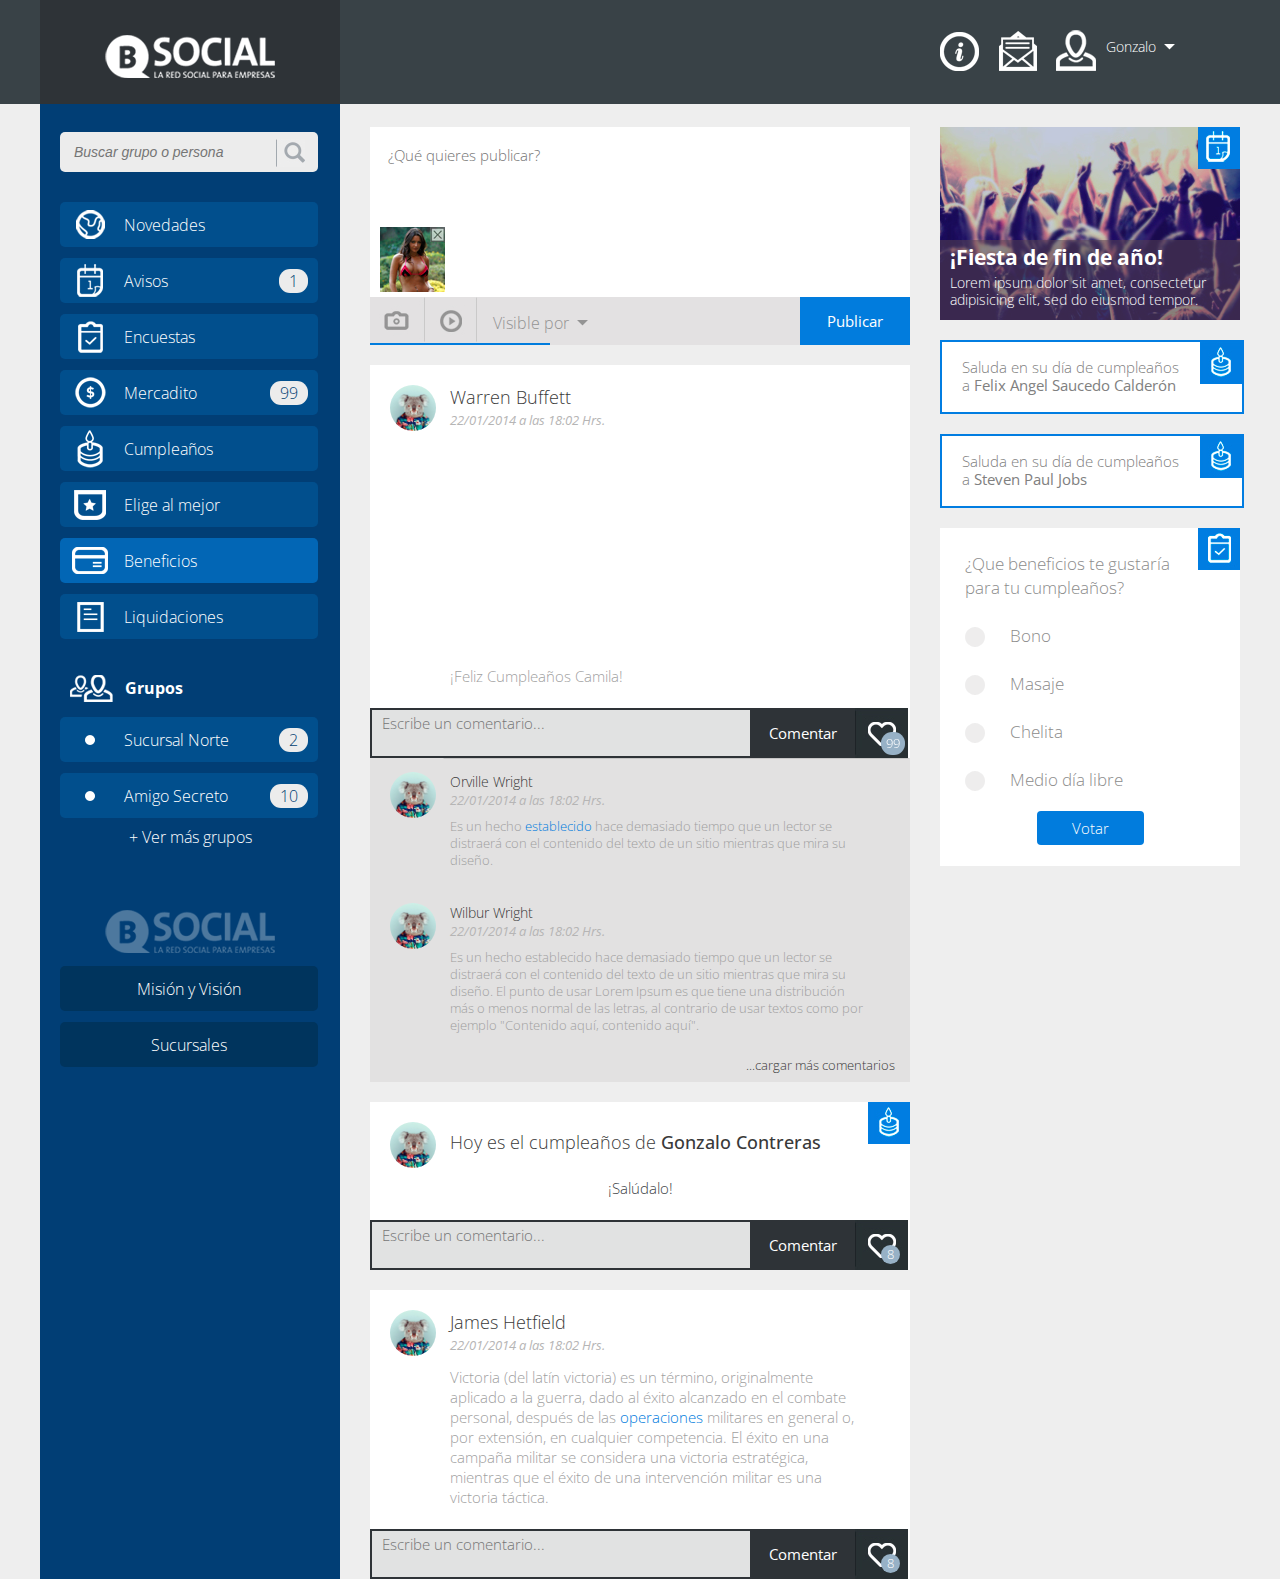
==== commit fa0cbc49: "Ajuste" ====
--- a/Maquetita/index.html
+++ b/Maquetita/index.html
@@ -30,7 +30,7 @@
 							<div id="mensaje-overflow">
 								<div class="drop-mensaje">
 									<p class="drop-asunto">
-										<a href="#" title="Chile clasifica al mundial">Chile clasifica al mundial y...</a>
+										<a href="#" title="Chile clasifica al mundial">Chile clasifica al mundial y...</a><span class="globo">99</span>
 									</p>
 									<p class="drop-fecha">22 / 11 / 2016 a las 18:42 Hrs.</p>
 								</div>
@@ -111,7 +111,7 @@
 					<li><a href="#" title="Mercadito" id="icn-mercadito">Mercadito <span class="globo">99</span></a></li>
 					<li><a href="#" title="Cumpleaños" id="icn-cumpleanos">Cumpleaños</a></li>
 					<li><a href="#" title="Elige al mejor" id="icn-elige">Elige al mejor</a></li>
-					<li><a href="#" title="Beneficios" id="icn-beneficios">Beneficios</a></li>
+					<li><a href="#" title="Beneficios" id="icn-beneficios" class="current">Beneficios</a></li>
 					<li><a href="#" title="Liquidaciones" id="icn-liquidaciones">Liquidaciones</a></li>
 				</ul>
 				<div id="grupos-sidebar">
@@ -143,7 +143,7 @@
 						</div>
 						<div id="btns-estado">
 							<p id="contenedor-subir-foto">
-								<a title="Adjuntar imagen"><input type="file" id="btn-subir-foto"/></a>
+								<a title="Adjuntar imagen"><input type="file" id="btn-subir-foto" value="" /></a>
 							</p>
 							<p id="contenedor-subir-video">
 								<a title="Adjuntar video" rel="#modal-adjuntar-video">Adjuntar video</a>
@@ -173,10 +173,10 @@
 				</div>
 				<div class="contendor-publicacion">
 					<div class="foto-perfil">
-						<p><img src="css/img/img-perfil.jpg" alt="Imagen perfil" /></p>
+						<p><a href="#" title="Ir al perfil Waren"><img src="css/img/img-perfil.jpg" alt="Imagen perfil" /></a></p>
 					</div>
 					<div class="datos-publicacion">
-					<h3>Warren Buffett</h3>
+					<h3><a href="#" title="Ir al perfil Waren">Warren Buffett</a></h3>
 					<p class="fecha-publicacion">22/01/2014 a las 18:02 Hrs.</p>
 					</div>
 					<div class="publicacion">
@@ -205,40 +205,72 @@
 					<!-- La class "bg-linea" imprime la línea gris debajo de cada div. Si se trata del último div de comentario, no debe llevar esta class -->
 					<div class="publicacion-comentario bg-linea">
 						<div class="foto-perfil">
-							<p><img src="css/img/img-perfil.jpg" alt="Imagen perfil" /></p>
+							<p><a href="#" title="Ir al perfil Orville"><img src="css/img/img-perfil.jpg" alt="Imagen perfil" /></a></p>
 						</div>
 						<div class="datos-publicacion">
-							<h3>Orville Wright</h3>
+							<h3><a href="#" title="Ir al perfil Orville">Orville Wright</a></h3>
 							<p class="fecha-publicacion">22/01/2014 a las 18:02 Hrs.</p>
 						</div>
 						<div class="publicacion-texto comentario">
-							<p>Es un hecho establecido hace demasiado tiempo que un lector se distraerá con el contenido del texto de un sitio mientras que mira su diseño.</p>
+							<p>Es un hecho <a href="#">establecido</a> hace demasiado tiempo que un lector se distraerá con el contenido del texto de un sitio mientras que mira su diseño.</p>
 						</div>
 					</div>
 					<div class="publicacion-comentario">
 						<div class="foto-perfil">
-							<p><img src="css/img/img-perfil.jpg" alt="Imagen perfil" /></p>
+							<p><a href="#" title="Ir al perfil Wilbur"><img src="css/img/img-perfil.jpg" alt="Imagen perfil" /></a></p>
 						</div>
 						<div class="datos-publicacion">
-							<h3>Wilbur Wright</h3>
+							<h3><a href="#" title="Ir al perfil Wilbur">Wilbur Wright</a></h3>
 							<p class="fecha-publicacion">22/01/2014 a las 18:02 Hrs.</p>
 						</div>
 						<div class="publicacion-texto comentario">
 							<p>Es un hecho establecido hace demasiado tiempo que un lector se distraerá con el contenido del texto de un sitio mientras que mira su diseño. El punto de usar Lorem Ipsum es que tiene una distribución más o menos normal de las letras, al contrario de usar textos como por ejemplo "Contenido aquí, contenido aquí".</p>
 						</div>
 					</div>
+					<p class="ver-mas-comentarios">
+						<a href="#" title="Cargar más comentarios">...cargar más comentarios</a>
+					</p>
+				</div>
+				<div class="contendor-publicacion cumpleano">
+					<h5 class="icn-cumpleanos-azul">Cumpleaños</h5>
+					<div class="foto-perfil">
+						<p><a href="#" title="Ir al perfil Gonzalo"><img src="css/img/img-perfil.jpg" alt="Imagen perfil" /></a></p>
+					</div>
+					<div class="datos-publicacion">
+						<h3>Hoy es el cumpleaños de <span><a href="#" title="Ir al perfil Gonzalo">Gonzalo Contreras</a></span></h3>
+					</div>
+					<div class="publicacion">
+						<div class="publicacion-texto">
+							<p>¡Salúdalo!</p>
+						</div>
+						<div class="contenedor-escribir-comentario">
+							<div class="escribir-comentario">
+								<form class="form-comentar-publicacion">
+									<textarea placeholder="Escribe un comentario..."></textarea>
+								</form>
+							</div>
+							<ul>
+								<li class="btn comentar"><a title="Comentar">Comentar</a></li>
+								<li class="btn megusta">
+									<!-- La clase del span debe cambiar segun los numeros que tenga: "un-numero", "dos-numeros" o "tres-numeros" -->
+									<span class="globo-megusta un-numero" title="1">8</span>
+									<a title="¡Me gusta!">¡Me gusta!</a>
+								</li>
+							</ul>	
+						</div>	
+					</div>
 				</div>
 				<div class="contendor-publicacion">
 					<div class="foto-perfil">
-						<p><img src="css/img/img-perfil.jpg" alt="Imagen perfil" /></p>
+						<p><a href="#" title="Ir al perfil James"><img src="css/img/img-perfil.jpg" alt="Imagen perfil" /></a></p>
 					</div>
 					<div class="datos-publicacion">
-					<h3>James Hetfield</h3>
+					<h3><a href="#" title="Ir al perfil James">James Hetfield</a></h3>
 					<p class="fecha-publicacion">22/01/2014 a las 18:02 Hrs.</p>
 					</div>
 					<div class="publicacion">
 						<div class="publicacion-texto">
-							<p>Victoria (del latín victoria) es un término, originalmente aplicado a la guerra, dado al éxito alcanzado en el combate personal, después de las operaciones militares en general o, por extensión, en cualquier competencia. El éxito en una campaña militar se considera una victoria estratégica, mientras que el éxito de una intervención militar es una victoria táctica.</p>
+							<p>Victoria (del latín victoria) es un término, originalmente aplicado a la guerra, dado al éxito alcanzado en el combate personal, después de las <a href="#">operaciones</a> militares en general o, por extensión, en cualquier competencia. El éxito en una campaña militar se considera una victoria estratégica, mientras que el éxito de una intervención militar es una victoria táctica.</p>
 						</div>
 						<div class="contenedor-escribir-comentario">
 							<div class="escribir-comentario">
@@ -272,11 +304,11 @@
 				</div>
 				<div class="cumpleano-destacado">
 					<h5 class="icn-cumpleanos-azul">Cumpleaños</h5>
-					<p>Saluda en su día de cumpleaños <br>a <a href="" title="Saluda a Felix Angel Saucedo Calderón">Felix Angel Saucedo Calderón</span></a>
+					<p>Saluda en su día de cumpleaños <br />a <a href="" title="Saluda a Felix Angel Saucedo Calderón">Felix Angel Saucedo Calderón</a>
 				</div>
 				<div class="cumpleano-destacado">
 					<h5 class="icn-cumpleanos-azul">Cumpleaños</h5>
-					<p>Saluda en su día de cumpleaños <br>a <a href="" title="Saluda a Steave Jobs Mardones">Steven Paul Jobs</a>
+					<p>Saluda en su día de cumpleaños <br />a <a href="" title="Saluda a Steave Jobs Mardones">Steven Paul Jobs</a>
 					</p>	
 				</div>
 				<div class="encuesta-destacada">
--- a/Maquetita/css/estilo.css
+++ b/Maquetita/css/estilo.css
@@ -19,6 +19,117 @@
 width:1200px;
 margin:0 auto;	
 }
+body.login{
+	background: none;
+	background-color: #0082c9;
+}
+#contenedor-general.login{
+background:url(img/bg-login.png) #0082c9 240px 121px no-repeat;
+}
+#contenedor-formulario{
+width: 318px;
+margin:80px 0 0 119px;
+}
+#contenedor-formulario h1{
+width: 268px;
+height: 69px;
+background:url(img/logo-login-grande.png) center top no-repeat;
+margin:0 auto 42px auto;
+}
+#login{
+background-color: #ffffff;
+-webkit-border-radius: 4px 4px 4px 4px;
+border-radius: 4px 4px 4px 4px;
+width: 237px;
+height: 293px;
+padding: 26px 32px 21px 32px;
+margin:0 auto;
+}
+#contenedor-formulario h2{
+background:url(img/logo-login-chico.png) center top no-repeat;
+width: 152px;
+height: 39px;
+margin:36px auto 0 auto;
+}
+#login label{
+font-size: 15px;
+color: #7e7e7e;
+width: 100%;
+float: left;
+margin-bottom: 8px;
+}
+#login input, #login select, .perfil.editar select{
+-webkit-border-radius: 4px 4px 4px 4px;
+border-radius: 4px 4px 4px 4px;
+color:#969696;
+font-size: 14px;
+border: none;
+background-color: #e8e8e8;
+width: 214px;
+padding: 7px 10px 7px 12px;
+margin-bottom: 20px;
+}
+#login select{
+	width: 236px;
+	padding: 7px 10px 7px 12px;
+}
+#login #input_run_digito{
+	width:10px;
+}
+#login #input_run{
+width:169px;
+}
+#contenedor-run{
+	color: #7E7E7E;
+}
+.hide{
+	display: none;
+}
+#olvido-contrasena{
+	text-align: center;
+	margin-top: 28px;
+	float: left;
+	width: 100%;	
+}
+#olvido-contrasena a{
+	font-size: 15px;
+	color: #7e7e7e;
+	text-decoration: none;
+}
+#olvido-contrasena a:hover{
+text-decoration: underline;
+}
+#login-ingresar{
+width: 100%;
+margin-top:2px;
+}
+#login-ingresar.btn a{
+	border-radius: 0;
+	float: left;
+	font-size: 18px;
+	padding: 10px 35px;
+	margin-left: 49px;
+}
+#login-footer{
+	float: left;
+	color:#ffffff;
+	font-size: 14px;
+	width: 100%;
+	margin-top: 50px;
+	text-align:center;
+}
+#login-footer a{
+	color:#ffffff;
+}
+#login-footer a:hover{
+	text-decoration: underline;
+}
+.bold{
+	font-weight: bold;
+}
+
+
+
 #header, #contenedor-central{
 width:100%;
 float:left;
@@ -32,7 +143,7 @@
 	background-color: #2e3337;
 	height: 104px;
 }
-#logo h1, #logo h1 a, #logo-h2 h2 a, #iconos-user li a, h5, #contenedor-subir-foto a, #contenedor-subir-video a, .btn-borrar-img, .megusta a, .btn-close-video, .btn-lupita-trans{
+#logo h1, #logo h1 a, #logo-h2 h2 a, #iconos-user li a, h5, #contenedor-subir-foto a, #contenedor-subir-video a, .btn-borrar-img, .megusta a, .btn-close-video, .btn-lupita-trans, #contenedor-formulario h1, #contenedor-formulario h2, .valorar ul li a{
 	text-indent: -100000px;
 	overflow: hidden;
 	display: block;
@@ -74,10 +185,10 @@
 	background:url(img/bg-contenedor-central.jpg) left top repeat-y;
 }
 #form-buscador{
-	width:258px;
-	height: 40px;
-	background-color: #ececec;
-	-webkit-border-radius: 5px 5px 5px 5px;
+width:258px;
+height: 40px;
+background-color: #ececec;
+-webkit-border-radius: 5px 5px 5px 5px;
 border-radius: 5px 5px 5px 5px;
 margin:28px 0 0 20px;
 }
@@ -127,70 +238,51 @@
 margin-bottom:11px;
 font-weight: 300;
 padding:15px 0 0 64px;
+background-color: #014f8d;
+background-position: 10px center;
+background-repeat: no-repeat;
+}
+.menu-troncal li a:hover{
+background-color: #0266b5;
+}
+#icn-novedades{
+background-image:url(img/icn-novedades.png);
+}
+#icn-avisos{
+background-image:url(img/icn-avisos.png);	
+}
+#icn-encuestas{
+background-image:url(img/icn-encuestas.png);
+}
+#icn-mercadito{
+background-image:url(img/icn-mercadito.png);	
+}
+#icn-cumpleanos{
+background-image:url(img/icn-cumpleanos.png);	
+}
+#icn-elige{
+background-image:url(img/icn-elige.png);	
+}
+#icn-beneficios{
+background-image:url(img/icn-beneficios.png);	
+}
+#icn-liquidaciones{
+background-image:url(img/icn-liquidaciones.png);	
 }
 .menu-troncal li a:hover, .menu-troncal li a.current{
 background-color:#0266b5;
 }
-#icn-novedades{
-background:url(img/icn-novedades.png) #014f8d 10px center no-repeat;
-}
-#icn-avisos{
-background:url(img/icn-avisos.png) #014f8d 10px center no-repeat;	
-}
-#icn-encuestas{
-background:url(img/icn-encuestas.png) #014f8d 10px center no-repeat;	
-}
-#icn-mercadito{
-background:url(img/icn-mercadito.png) #014f8d 10px center no-repeat;	
-}
-#icn-cumpleanos{
-background:url(img/icn-cumpleanos.png) #014f8d 10px center no-repeat;	
-}
-#icn-elige{
-background:url(img/icn-elige.png) #014f8d 10px center no-repeat;	
-}
-#icn-beneficios{
-background:url(img/icn-beneficios.png) #014f8d 10px center no-repeat;	
-}
-#icn-liquidaciones{
-background:url(img/icn-liquidaciones.png) #014f8d 10px center no-repeat;	
-}
-#icn-novedades:hover{
-background:url(img/icn-novedades.png) #0266b5 10px center no-repeat;
-}
-#icn-avisos:hover{
-background:url(img/icn-avisos.png) #0266b5 10px center no-repeat;	
-}
-#icn-encuestas:hover{
-background:url(img/icn-encuestas.png) #0266b5 10px center no-repeat;	
-}
-#icn-mercadito:hover{
-background:url(img/icn-mercadito.png) #0266b5 10px center no-repeat;	
-}
-#icn-cumpleanos:hover{
-background:url(img/icn-cumpleanos.png) #0266b5 10px center no-repeat;	
-}
-#icn-elige:hover{
-background:url(img/icn-elige.png) #0266b5 10px center no-repeat;	
-}
-#icn-beneficios:hover{
-background:url(img/icn-beneficios.png) #0266b5 10px center no-repeat;	
-}
-#icn-liquidaciones:hover{
-background:url(img/icn-liquidaciones.png) #0266b5 10px center no-repeat;	
-}
-.menu-troncal a span{
-	background-color: #ececec;
-	color:#004072;
-	font-size: 16px;
-	padding: 4px 10px;
-	-webkit-border-radius: 11px;
+.menu-troncal a span, .drop-asunto .globo{
+background-color: #ececec;
+color:#004072;
+font-size: 16px;
+padding: 4px 10px;
+-webkit-border-radius: 11px;
 border-radius: 11px;
 font-weight: 300;
 float: right;
 margin:-4px 10px 0 0;
 }
-
 #grupos-sidebar{
 	float: left;
 }
@@ -472,12 +564,15 @@
 	float: left;
 	width: 460px;
 }
-.datos-publicacion h3{
+.datos-publicacion h3 a, .datos-publicacion h3{
 	font-size: 18px;
 	font-weight: 300;
 	color:#393939;
 	width: 100%;
 	float: left;
+}
+.datos-publicacion h3 a:hover{
+	text-decoration: underline;
 }
 .fecha-publicacion{
 	font-size: 13px;
@@ -493,12 +588,19 @@
 }
 .publicacion-texto{
 	float: left;
-	margin:0 20px 0 80px;
+	margin:0 40px 0 80px;
 }
 .publicacion-texto p{
 	font-size:15px;
 	color:#9f9f9f;
 	font-weight: 300;
+	line-height: 20px;
+}
+.publicacion-texto p a{
+	color:#017CDD;
+}
+.publicacion-texto p a:hover{
+	text-decoration: underline;
 }
 .contenedor-escribir-comentario{
 	width: 100%;
@@ -579,13 +681,30 @@
 	width: 100%;
 	padding-top:14px;
 }
+.ver-mas-comentarios{
+	background-color: #E2E1E1;
+    float: left;
+    width: 540px;
+    text-align: right;
+    padding: 5px 0 10px 0;
+}
+.ver-mas-comentarios a{
+	font-size: 13px;
+	float: right;
+	margin-right: 15px;
+	color:#393939;
+	font-weight: 300;
+}
+.ver-mas-comentarios a:hover{
+text-decoration: underline;
+}
 .publicacion-comentario.bg-linea{
 	background:url(img/bg-linea-comentarios.jpg) #e2e1e1 right top no-repeat;
 }
 .publicacion-comentario .datos-publicacion{
 	margin-bottom:11px;
 }
-.publicacion-comentario .datos-publicacion h3{
+.publicacion-comentario .datos-publicacion h3 a, .publicacion-comentario .datos-publicacion h3{
 	font-size: 14px;
 }
 .publicacion-comentario .fecha-publicacion{
@@ -612,7 +731,7 @@
 #col-derecha .icn-azul{
 	position: relative;
 }
-#col-derecha h5{
+#col-derecha h5, .cumpleano .icn-cumpleanos-azul, .icn-mejor-azul{
 	width:42px;
 	height: 42px;
 	position: absolute;
@@ -621,6 +740,12 @@
 }
 .icn-aviso-azul{
 	background:url(img/icn-avisos-azul.jpg) center top no-repeat;
+}
+.icn-mercadito-azul{
+	background:url(img/icn-mercadito-azul.jpg) center top no-repeat;
+}
+.icn-mejor-azul{
+	background:url(img/icn-mejor-azul.jpg) center top no-repeat;
 }
 .contenedor-imagen, .contenedor-imagen img{
 	float: left;
@@ -831,7 +956,10 @@
 #dropdown-visiblepor.ocultar{
 display: none;
 }
-#modal-adjuntar-video p{
+#modal-subir-foto{
+	padding-top:20px;
+} 
+#modal-adjuntar-video p, #modal-subir-foto p{
 	color:#9f9f9f;
 	font-size: 15px;
 	width: 490px;
@@ -840,7 +968,7 @@
 	font-weight: 300;
 	margin:30px 0 0 30px;
 }
-#form-adjuntar-video p{
+#form-adjuntar-video p, #modal-subir-foto p{
 	margin-top:10px;
 }
 #form-adjuntar-video p input{
@@ -850,7 +978,7 @@
 float: left;
 height: 44px;
 width: 350px;
-color:#9f9f9f;
+color:#5E5F5F;
 font-size: 15px;
 font-weight: 300;
 padding:0 10px;
@@ -1030,11 +1158,15 @@
 .mensaje-abierto{
 	float: left;
 	width: 100%;
+	margin-bottom: 3px;
 }
 .mensaje-abierto .foto-perfil{
 	margin-left:12px;
 	margin-right:12px;
 	margin-top:10px;
+}
+.mensaje-abierto:last-child{
+	margin-bottom: 0;
 }
 .texto-mensaje{
 	width: 360px;
@@ -1082,6 +1214,12 @@
 }
 .mensaje-abierto.blanco .foto-perfil{
 	margin-top:20px;
+}
+.escribir-comentario.responder-mensaje{
+	width:457px;
+}
+.responder-mensaje textarea{
+	width:447px;
 }
 #contenedor-drop-mensajes{
 	position: relative;
@@ -1124,12 +1262,13 @@
 .drop-mensaje{
 	background-color: #ffffff;
 	height: 66px;
-	padding-left: 26px;
+	padding-left: 19px;
 	background:url(img/bg-drop-mensajes.gif) center bottom no-repeat;
+	position:relative;
 }
 .drop-mensaje p{
 	float: left;
-	width: 218px;
+	width: 208px;
 }
 #contenedor-drop-mensajes #dropdown-mensajes .drop-mensaje .drop-asunto a{
 	width: auto;
@@ -1161,103 +1300,439 @@
 .drop-mensaje.noleido{
 	background-color: #EEF1F4;
 }
-
-
-
-
-
-
-
-
-
-
-
-
-
-
-
-
-
-
-
-
-
-
-
-
-
-
-
-
-
-
-
-
-
-
-
-
-
-
-
-
-
-
-
-
-
-
-
-
-
-
-
-
-
-
-
-
-
-
-
-
-
-
-
-
-
-
-
-
-
-
-
-
-
-
-
-
-
-
-
-
-
-
-
-
-
-
-
-
-
-
-
-
-
-
-
-
-
+.drop-asunto .globo{
+	position: absolute;
+	top:15px;
+	right: 7px;
+	color:#8b8b8b;
+	font-size: 14px;
+	padding: 4px 7px;
+	margin: 0;
+}
+#contenedor-contenido.perfil{
+	padding-top:32px;
+}
+#contenedor-contenido.perfil h3{
+	margin-top:0;
+	margin-bottom: 20px;
+	float: left;
+	width: 260px;
+	font-size: 22px;
+	color:#393939;
+	font-weight: 500;
+	line-height: 27px;
+}
+#contenedor-contenido.perfil img{
+	border:solid 1px #d3d3d3;
+	float: left;
+	margin-right: 23px;
+	width: 191px;
+	height: 201px;
+}
+#contenedor-contenido.perfil.editar img{
+	width: 160px;
+	height: 167px;
+}
+.perfil p{
+	font-size: 15px;
+	float: left;
+	width: 260px;
+}
+.titulo, .perfil.editar .titulo a{
+	color:#949a9e;
+	font-size: 15px;
+	margin-bottom: 6px;
+}
+.bajada{
+	color:#3e4448;
+	margin-bottom: 12px;
+}
+.perfil p.btn{
+	width: 100%;
+	margin-top:40px;
+}
+.perfil .editar{
+	width: 100%;
+	text-align: center;
+	margin-top:40px;
+}
+.perfil .editar a{
+	text-decoration: none;
+	color:#3e4448;
+}
+.perfil .editar a:hover{
+	text-decoration: underline;
+}
+#foto-vacia{
+	width:160px;
+	height: 167px;
+	border:solid 1px #d3d3d3;
+	background-color: #e7e7e7;
+	margin-right: 55px;
+	float: left;
+}
+#contenedor-contenido.perfil h3.chico{
+	width:200px;
+	color: #808080;
+	font-size: 18px;
+	width: 250px;
+	margin-bottom: 6px;
+}
+.perfil.editar .titulo{
+	width:250px;
+	font-style: italic;
+} 
+.perfil.editar .titulo a{
+	float: left
+}
+.perfil.editar .titulo a:hover{
+	text-decoration: underline;
+}
+#contenedor-contenido.perfil h3.chico.largo{
+	width: 100%;
+	margin-top:15px;
+}
+.perfil.editar form label{
+	font-size: 15px;
+	color: #5e5f5f;
+	width: 100%;
+	float: left;
+	margin-bottom: 8px;
+}
+.perfil.editar form input{
+	background-color: #e7e7e7;
+	border: none;
+	-webkit-border-radius: 3px 3px 3px 3px;
+border-radius: 3px 3px 3px 3px;
+padding:5px 8px;
+color: #808080;
+font-size: 14px;
+width:287px;
+}
+.perfil form p{
+	margin-bottom:20px;
+}
+.perfil.editar p{
+	width: 100%;
+}
+.perfil.editar select{
+	margin-bottom: 0;
+	width: 302px;
+}
+.perfil.editar select#dia_nac{
+	width: 68px;
+}
+.perfil.editar select#mes_nac{
+	width: 130px;
+	margin:0 5px;
+}
+.perfil.editar select#ano_nac{
+	width: 87px;
+}
+#form-adjuntar-video #foto-img {
+    left: 30px;
+    opacity: 0;
+    position: absolute;
+}
+#contenedor-contenido.nuevo-msj h3{
+	font-size: 22px;
+	margin-bottom: 22px;
+}
+.nuevo-msj label{
+	color: #3e4448;
+	font-size: 15px;
+	font-weight: bold;
+	float: left;
+	width: 63px;
+	margin-top:10px;
+	text-align: right;
+}
+.contenedor-campos{
+	float: left;
+	width: 476px;
+	margin-bottom:13px;
+}
+.contenedor-valores{
+	background-color: #f4f4f4;
+	border:solid 1px #b3b3b3;
+	float: right;
+	width: 390px;
+}
+#contenedor-destinatarios{
+	width: 390px;
+	padding:5px 0 0 5px;
+}
+.destinatario{
+	font-size: 15px;
+	color: #9f9f9f;
+	float: left;
+	display: block;
+	background-color: #ffffff;
+	padding:5px 24px 7px 9px;
+	font-weight: lighter;
+	position: relative;
+	margin:0 5px 5px 0;
+}
+.destinatario .eliminar{
+font-size: 12px;
+position: absolute;
+right: 6px;
+top:5px;
+font-weight: bold;
+}
+.destinatario .eliminar:hover{
+	font-weight: normal;
+}
+#buscador-destinatario{
+	float: left;
+	border: none;
+	background-color: red;
+	height: 25px;
+	color: #9F9F9F;
+	font-size: 15px;
+	background-color: #F4F4F4;
+}
+#asunto-mensaje-enviar{
+	width: 387px;
+	color:#9f9f9f;
+	font-size:15px;
+	padding:4px;
+	font-weight: lighter;
+}
+.contenedor-campos .sin-margin{
+	margin:0;
+}
+.contenedor-campos textarea{
+	width: 383px;
+	height: 90px;
+	color:#9f9f9f;
+	font-size:15px;
+	padding:6px;
+	font-weight: lighter;
+	font-family: 'Open Sans', sans-serif;
+	resize:none;
+}
+.btn.enviar-msj{
+width: 100%;
+margin-top:30px;
+}
+.contendor-publicacion.aviso{
+	padding-top:0;
+	margin-top: 0;
+	margin-bottom: 20px;
+}
+.aviso .publicacion-texto, .elmejor .publicacion-texto{
+	margin:25px 30px 0 30px;
+}
+.aviso h6{
+	color:#017cdd;
+	font-size: 22px;
+	font-weight: bold;
+	margin-bottom: 18px;
+}
+.aviso .contenedor-escribir-comentario p{
+	font-size: 13px;
+	color: #b6b5b5;
+	float: left;
+	background-color: #2E3337;
+	height: 30px;
+    padding-left: 33px;
+    padding-top: 20px;
+    width: 454px;
+}
+.contendor-publicacion.cumpleano{
+	position: relative;
+}
+.cumpleano h3{
+	margin-top:8px;
+	width: 410px;
+	float: left;
+}
+.cumpleano h3 span, .cumpleano h3 span a{
+	font-weight: 500;
+	float: none;
+	width: auto;	
+}
+.cumpleano .publicacion-texto{
+	width: 100%;
+	margin:10px 0 0 0;
+} 
+.cumpleano .publicacion-texto p{
+	color:#3e4448;
+	text-align: center;
+}
+.contenedor-beneficio{
+	width: 260px;
+	float: left;
+	margin-bottom: 20px;
+}
+.contenedor-beneficio:nth-child(even){
+	margin-left: 20px;
+}
+.contenedor-beneficio img{
+	width: 258px;
+	height: 192px;
+	border:solid 1px #d3d3d3;
+	float: left;
+}	
+.contenedor-beneficio .info-preview{
+	padding:26px 0;
+	float: left;
+	width: 100%;
+	background-color: #ffffff;
+}
+.info-preview .tipo{
+	background:url(img/bg-beneficios.gif) right top no-repeat;
+	height: 57px;
+	width: 100px;
+	float: left;
+}
+.info-preview .tipo p{
+color:#017cdd;
+font-weight: bold;
+line-height: 23px;
+width: 70px;
+text-align: center;
+margin:2px 0 0 15px;
+float: left;
+}
+.info-preview .tipo.giftcard p{
+font-size: 27px;
+}
+.info-preview .tipo.oferta p{
+	font-size: 32px;
+	margin-top: 13px;
+}
+.info-preview .tipo.gratis p{
+font-size: 23px;
+margin-top: 15px;
+}
+.info-preview .tipo.descuento p{
+	font-size: 45px;
+	margin-top: 3px;
+	margin-bottom: 7px;
+	line-height: 34px;
+}
+.info-preview .tipo.descuento p.porcentaje{
+	font-size: 14px;
+	margin-top:0;
+	line-height: 14px;
+}
+.info-preview .descripcion{
+	font-size: 13px;
+	width: 114px;
+	float: left;
+	margin-left:18px;
+	line-height: 18px;
+}
+.info-preview .descripcion a{
+color: #808080;
+}
+.info-preview .descripcion a:hover{
+	text-decoration: underline;
+}
+.info-preview .descripcion span{
+	font-weight: bold;
+	color: #017cdd;
+}
+#contenedor-beneficio-interior{
+	width: 500px;
+	padding:20px;
+	background-color: #ffffff;
+	float: left;
+}
+#contenedor-beneficio-interior img{
+	border:solid 1px #d3d3d3;
+	float: left;
+	margin-right: 18px;
+}
+#contenedor-beneficio-interior h6{
+	color:#017cdd;
+	font-size: 22px;
+	line-height: 26px;
+	font-weight: bold;
+	width: 222px;
+	float: left;
+}
+#contenedor-beneficio-interior #bajada{
+	color:#9f9f9f;
+	font-size: 13px;
+	width: 222px;
+	float: left;
+	line-height: 19px;
+	font-style: italic;
+	margin-top:14px;
+}
+#contenedor-beneficio-interior #condiciones{
+	width: 100%;
+	float: left;
+	font-size: 15px;
+	color: #9f9f9f;
+}
+#contenedor-beneficio-interior #condiciones span{
+	color: #3e4448;
+	margin-bottom: 2px;
+}
+#condiciones p{
+	margin-top: 15px;
+	font-size: 14px;
+	line-height: 20px;
+}
+#condiciones p span{
+	font-weight: bold;
+	width: 100%;
+	float:left;
+}
+#contenedor-beneficio-interior .btn{
+	width: 100%;
+	margin-top: 30px;
+}
+.contendor-publicacion.elmejor{
+	position: relative;
+	margin-top:0;
+	margin-bottom: 20px;
+}
+.elmejor .publicacion-texto h6{
+	font-size: 14px;
+	font-weight: bold;
+	color: #3e4448;
+	margin-bottom: 5px;
+}
+.elmejor .publicacion-texto p{
+	font-size: 14px;
+	line-height: 23px;
+}
+.valorar{
+	height: 48px;
+	width: 100%;
+	float: left;
+	background-color: #2e3337;
+}
+.valorar p{
+	color:#9f9f9f;
+	font-size: 14px;
+	float: left;
+	margin:18px 0 0 20px;
+}
+.valorar ul{
+	margin:12px 0 0 106px;
+	float: left;
+}
+.valorar ul li{
+	float: left;
+	margin-right: 25px;
+}
+.valorar ul li:last-child{
+	margin-right: 0;
+}
+.valorar ul li a{
+	width: 25px;
+	height: 23px;
+	background:url(img/icn-estrellitas.png) center top no-repeat;
+}
+.valorar ul li a:hover{
+	background-position: center -23px;
+}
 
 
 
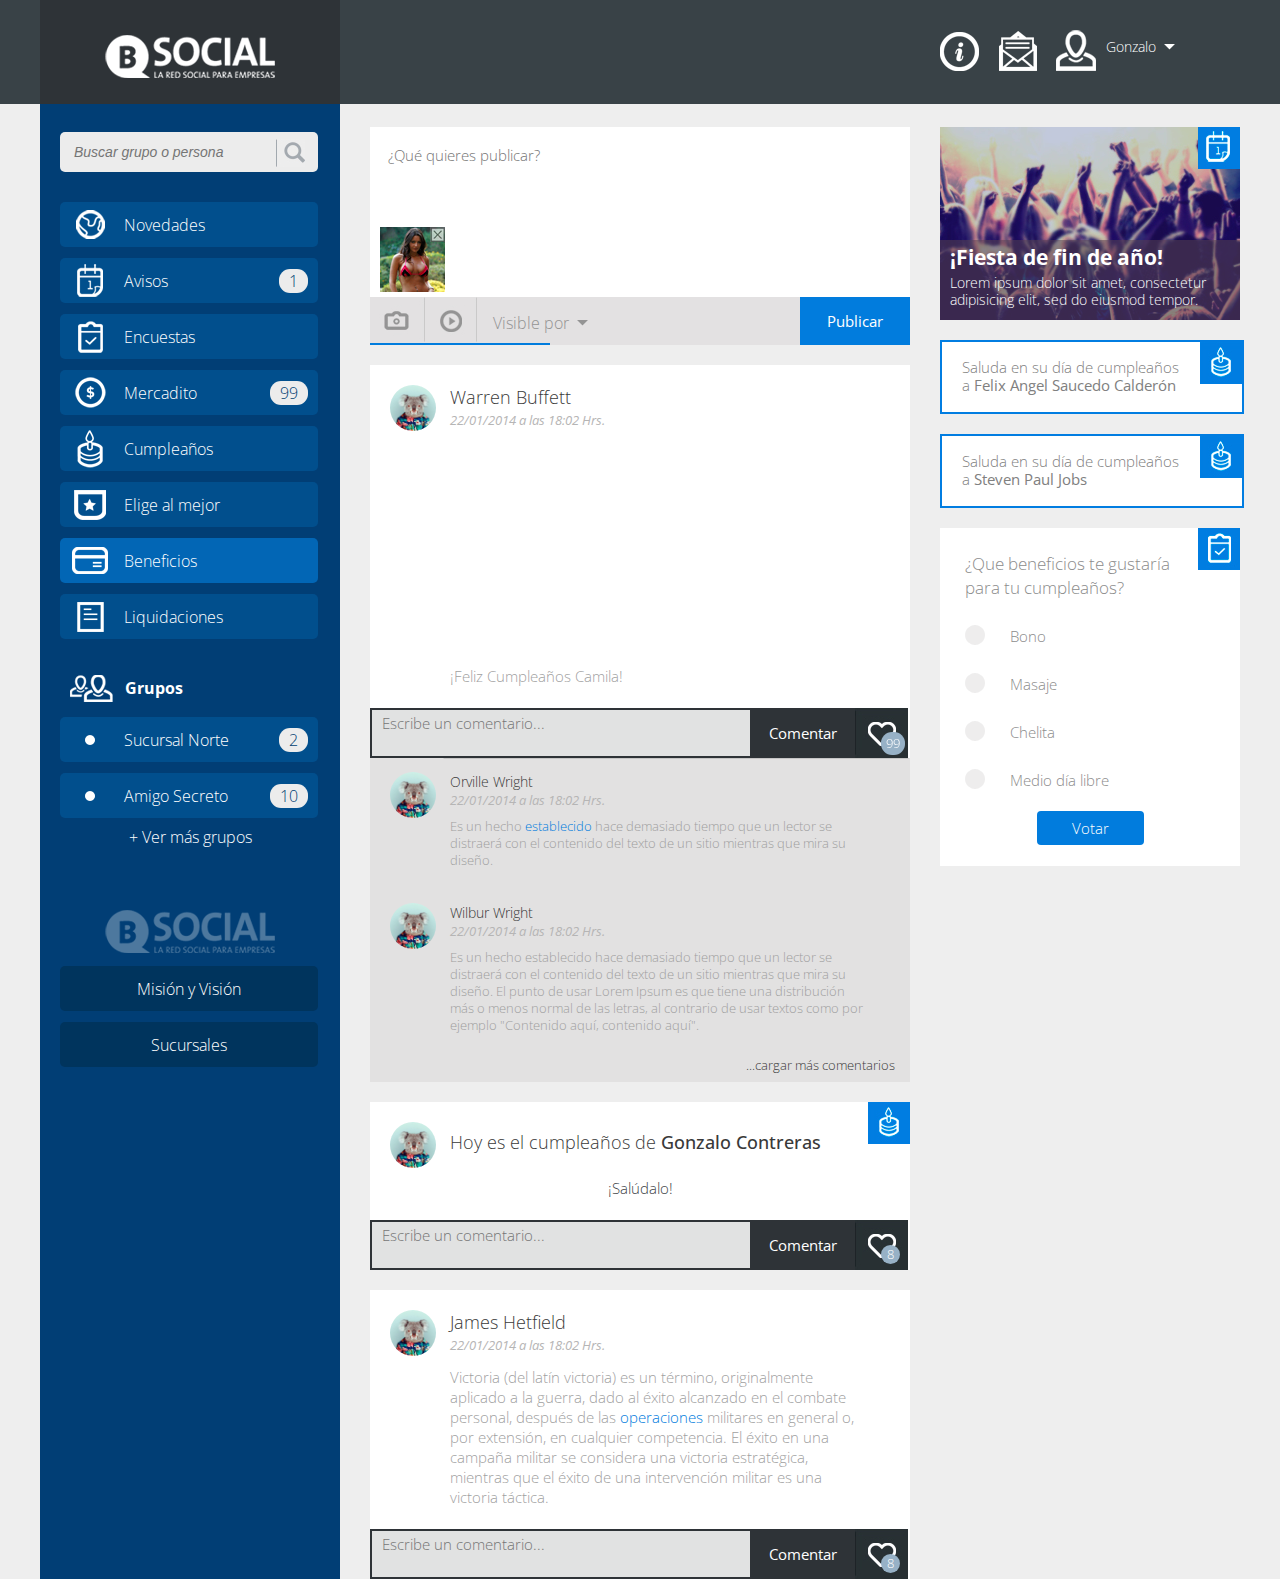
==== commit ea522625: "Encuestas! Y corrección de CSS de un div..." ====
--- a/Maquetita/index.html
+++ b/Maquetita/index.html
@@ -171,7 +171,7 @@
 					<div id="barra-carga-foto">
 					</div>
 				</div>
-				<div class="contendor-publicacion">
+				<div class="contenedor-publicacion">
 					<div class="foto-perfil">
 						<p><a href="#" title="Ir al perfil Waren"><img src="css/img/img-perfil.jpg" alt="Imagen perfil" /></a></p>
 					</div>
@@ -231,7 +231,7 @@
 						<a href="#" title="Cargar más comentarios">...cargar más comentarios</a>
 					</p>
 				</div>
-				<div class="contendor-publicacion cumpleano">
+				<div class="contenedor-publicacion cumpleano">
 					<h5 class="icn-cumpleanos-azul">Cumpleaños</h5>
 					<div class="foto-perfil">
 						<p><a href="#" title="Ir al perfil Gonzalo"><img src="css/img/img-perfil.jpg" alt="Imagen perfil" /></a></p>
@@ -260,7 +260,7 @@
 						</div>	
 					</div>
 				</div>
-				<div class="contendor-publicacion">
+				<div class="contenedor-publicacion">
 					<div class="foto-perfil">
 						<p><a href="#" title="Ir al perfil James"><img src="css/img/img-perfil.jpg" alt="Imagen perfil" /></a></p>
 					</div>
--- a/Maquetita/css/estilo.css
+++ b/Maquetita/css/estilo.css
@@ -12,16 +12,16 @@
 font-family:'Open Sans', sans-serif;
 }
 a{
-	cursor: pointer;
-	text-decoration: none;
+cursor: pointer;
+text-decoration: none;
 }
 #contenedor-general{
 width:1200px;
 margin:0 auto;	
 }
 body.login{
-	background: none;
-	background-color: #0082c9;
+background: none;
+background-color: #0082c9;
 }
 #contenedor-general.login{
 background:url(img/bg-login.png) #0082c9 240px 121px no-repeat;
@@ -70,31 +70,31 @@
 margin-bottom: 20px;
 }
 #login select{
-	width: 236px;
-	padding: 7px 10px 7px 12px;
+width: 236px;
+padding: 7px 10px 7px 12px;
 }
 #login #input_run_digito{
-	width:10px;
+width:10px;
 }
 #login #input_run{
 width:169px;
 }
 #contenedor-run{
-	color: #7E7E7E;
+color: #7E7E7E;
 }
 .hide{
-	display: none;
+display: none;
 }
 #olvido-contrasena{
-	text-align: center;
-	margin-top: 28px;
-	float: left;
-	width: 100%;	
+text-align: center;
+margin-top: 28px;
+float: left;
+width: 100%;	
 }
 #olvido-contrasena a{
-	font-size: 15px;
-	color: #7e7e7e;
-	text-decoration: none;
+font-size: 15px;
+color: #7e7e7e;
+text-decoration: none;
 }
 #olvido-contrasena a:hover{
 text-decoration: underline;
@@ -104,28 +104,28 @@
 margin-top:2px;
 }
 #login-ingresar.btn a{
-	border-radius: 0;
-	float: left;
-	font-size: 18px;
-	padding: 10px 35px;
-	margin-left: 49px;
+border-radius: 0;
+float: left;
+font-size: 18px;
+padding: 10px 35px;
+margin-left: 49px;
 }
 #login-footer{
-	float: left;
-	color:#ffffff;
-	font-size: 14px;
-	width: 100%;
-	margin-top: 50px;
-	text-align:center;
+float: left;
+color:#ffffff;
+font-size: 14px;
+width: 100%;
+margin-top: 50px;
+text-align:center;
 }
 #login-footer a{
-	color:#ffffff;
+color:#ffffff;
 }
 #login-footer a:hover{
-	text-decoration: underline;
+text-decoration: underline;
 }
 .bold{
-	font-weight: bold;
+font-weight: bold;
 }
 
 
@@ -138,51 +138,51 @@
 height: 104px;
 }
 #logo{
-	float: left;
-	width: 300px;
-	background-color: #2e3337;
-	height: 104px;
+float: left;
+width: 300px;
+background-color: #2e3337;
+height: 104px;
 }
 #logo h1, #logo h1 a, #logo-h2 h2 a, #iconos-user li a, h5, #contenedor-subir-foto a, #contenedor-subir-video a, .btn-borrar-img, .megusta a, .btn-close-video, .btn-lupita-trans, #contenedor-formulario h1, #contenedor-formulario h2, .valorar ul li a{
-	text-indent: -100000px;
-	overflow: hidden;
-	display: block;
+text-indent: -100000px;
+overflow: hidden;
+display: block;
 }
 #logo h1, #logo h1 a{
-	width:170px;
-	height: 43px;
-	margin:35px auto 0 auto;
+width:170px;
+height: 43px;
+margin:35px auto 0 auto;
 }
 #logo h1 a{
-	background:url(img/logo-bsocial.png) center top no-repeat;
-	margin:0;
-	float: left;
+background:url(img/logo-bsocial.png) center top no-repeat;
+margin:0;
+float: left;
 }
 #logo h1 a:hover{
-	opacity: 0.9;
+opacity: 0.9;
 }
 #bigbanner{
-	width:600px;
-	float: left;
-	height: 104px;
+width:600px;
+float: left;
+height: 104px;
 }
 #menu-user{
-	float: left;
-	width: 300px;
-	height: 104px;
+float: left;
+width: 300px;
+height: 104px;
 }
 .col-contenido{
 float: left;
 }
 #col-izquierda, #col-derecha{
-	width:300px;
+width:300px;
 }
 #col-centro{
-	width:540px;
-	margin:23px 30px 0 30px;
+width:540px;
+margin:23px 30px 0 30px;
 }
 #contenedor-central{
-	background:url(img/bg-contenedor-central.jpg) left top repeat-y;
+background:url(img/bg-contenedor-central.jpg) left top repeat-y;
 }
 #form-buscador{
 width:258px;
@@ -193,38 +193,38 @@
 margin:28px 0 0 20px;
 }
 #form-buscador p {
-    float: left;
-    margin-top:7px;
+float: left;
+margin-top:7px;
 }
 #buscar-sidebar {
-    float: left;
-    height: 20px;
-    margin:2px 10px 0 12px;
-    width: 190px;
-    color:#7f858d;
-    font-size: 14px;
-    font-style: italic;
-    background-color: #ECECEC;
-    border:none;
+float: left;
+height: 20px;
+margin:2px 10px 0 12px;
+width: 190px;
+color:#7f858d;
+font-size: 14px;
+font-style: italic;
+background-color: #ECECEC;
+border:none;
 }
 #btn-lupita{
-	width:29px;
-	height: 28px;
-	background:url(img/btn-lupita.jpg) center top no-repeat;
-	float:left;
-	display: block;
-	overflow: hidden;
-	text-indent: -100000px;
+width:29px;
+height: 28px;
+background:url(img/btn-lupita.jpg) center top no-repeat;
+float:left;
+display: block;
+overflow: hidden;
+text-indent: -100000px;
 }
 #btn-lupita:hover{
-	cursor: pointer;
+cursor: pointer;
 }
 .menu-bsocial{
-	margin:30px 0 25px 0;
+margin:30px 0 25px 0;
 }
 .menu-troncal{
-	float: left;
-	margin-left:20px;
+float: left;
+margin-left:20px;
 }
 .menu-troncal li a{
 width:194px;
@@ -284,186 +284,186 @@
 margin:-4px 10px 0 0;
 }
 #grupos-sidebar{
-	float: left;
+float: left;
 }
 h4{
-	width:193px;
-	height: 22px;
-	background:url(img/icn-grupos.png) 10px center no-repeat;
-	font-weight: bold;
-	color:#ffffff;
-	text-align: left;
-	float: left;
-	padding:5px 0 0 65px;
-	margin-left:20px;
+width:193px;
+height: 22px;
+background:url(img/icn-grupos.png) 10px center no-repeat;
+font-weight: bold;
+color:#ffffff;
+text-align: left;
+float: left;
+padding:5px 0 0 65px;
+margin-left:20px;
 }
 .menu-troncal.menu-grupos{
-	margin-top:15px;
+margin-top:15px;
 }
 .menu-grupos li a{
-	background:url(img/icn-bullet.png) #014f8d 10px center no-repeat;
+background:url(img/icn-bullet.png) #014f8d 10px center no-repeat;
 }
 #grupos-sidebar p{
-	float: left;
-	width: 100%;
-	text-align: center;
+float: left;
+width: 100%;
+text-align: center;
 }
 #grupos-sidebar p a{
-	color:#ffffff;
-	text-decoration: none;
-	font-size: 16px;
-	font-weight: 300;
+color:#ffffff;
+text-decoration: none;
+font-size: 16px;
+font-weight: 300;
 }
 #grupos-sidebar p a:hover{
-	text-decoration: underline;
-	}
+text-decoration: underline;
+}
 #logo-h2{
 float: left;
 width: 100%;
 margin:65px 0 13px 0;	
 }
 #logo-h2 h2 a{
-	width:170px;
-	height: 43px;
-	background:url(img/logo-bsocial-h2.png) center top no-repeat;
-	margin: 0 auto;
+width:170px;
+height: 43px;
+background:url(img/logo-bsocial-h2.png) center top no-repeat;
+margin: 0 auto;
 }
 .menu-troncal.menu-adicional li a {
-    background-color: #00345D;
-    padding-left: 0;
-    text-align: center;
-    width: 258px;
-    cursor: pointer;
+background-color: #00345D;
+padding-left: 0;
+text-align: center;
+width: 258px;
+cursor: pointer;
 }
 .menu-troncal.menu-adicional li a:hover{
-	background-color: #014F8D;
+background-color: #014F8D;
 }
 .menu-troncal.menu-adicional {
-    padding-bottom: 20px;
+padding-bottom: 20px;
 }
 #menu-user #iconos-user {
-    margin-top: 30px;
-    float: left;
+margin-top: 30px;
+float: left;
 }
 #iconos-user li{
-	float: left;
-	margin-left:18px;
+float: left;
+margin-left:18px;
 }
 #iconos-user li:first-child{
-	margin-left:0;
+margin-left:0;
 }
 #iconos-user li a{
-	width:40px;
-	height: 41px;
+width:40px;
+height: 41px;
 }
 #iconos-user li a:hover{
-	opacity: 0.9;
+opacity: 0.9;
 }
 #informacion{
-	background:url(img/icn-informacion.png) center top no-repeat;
+background:url(img/icn-informacion.png) center top no-repeat;
 }
 #mensajes{
-	background:url(img/icn-mensajes.png) center top no-repeat;
+background:url(img/icn-mensajes.png) center top no-repeat;
 }
 #usuario{
-	background:url(img/icn-usuario.png) center top no-repeat;
+background:url(img/icn-usuario.png) center top no-repeat;
 }
 
 #menu-user #btn-username {
-    float: left;
-    margin: 40px 0 0 10px;
-    position: relative;
+float: left;
+margin: 40px 0 0 10px;
+position: relative;
 }
 #btn-username li a{
-	color:#ffffff;
-	font-size: 14px;
-	background:url(img/icn-flecha-blanca-down.png) right center no-repeat;
-	padding-right: 19px;
-	float: left;
-	max-width: 115px;
-	font-weight: 300;
+color:#ffffff;
+font-size: 14px;
+background:url(img/icn-flecha-blanca-down.png) right center no-repeat;
+padding-right: 19px;
+float: left;
+max-width: 115px;
+font-weight: 300;
 }
 #btn-username li a:hover{
-	cursor: pointer;
+cursor: pointer;
 }
 #btn-username #contenedor-drop:hover{
-	height: 64px;
+height: 64px;
 }
 #dropdown-username{
-	position: absolute;
-	right:0;
-	top:64px;
-	float: left;
-	width:173px;
-	border:solid 1px #c2c2c2;
-	-webkit-box-shadow: 1px 1px 5px 1px rgba(178,178,178,0.3);
-	box-shadow: 1px 1px 5px 1px rgba(178,178,178,0.3);
-	display: none;
-	 z-index: 99;
+position: absolute;
+right:0;
+top:64px;
+float: left;
+width:173px;
+border:solid 1px #c2c2c2;
+-webkit-box-shadow: 1px 1px 5px 1px rgba(178,178,178,0.3);
+box-shadow: 1px 1px 5px 1px rgba(178,178,178,0.3);
+display: none;
+z-index: 99;
 }
 #dropdown-username li{
-	float:left;
-	width:173px;
-	height: 60px;
+float:left;
+width:173px;
+height: 60px;
 }
 #dropdown-username li a{
-	padding:23px 0 0 0;
-	background: none;
-	text-decoration: none;
-	width:173px;
-	height: 37px;
-	background-color: #ffffff;
-	float: left;
-	max-width: 173px;
-	color:#393939;
-	font-size: 16px;
-	font-weight: 300;
-	text-align: center;
+padding:23px 0 0 0;
+background: none;
+text-decoration: none;
+width:173px;
+height: 37px;
+background-color: #ffffff;
+float: left;
+max-width: 173px;
+color:#393939;
+font-size: 16px;
+font-weight: 300;
+text-align: center;
 }
 #dropdown-username li a:hover{
-	background-color: #e2e1e1;
+background-color: #e2e1e1;
 }
 #contenedor-flecha{
-	position: relative;
+position: relative;
 }
 .flecha-up{
-	display: block;
-	width:28px;
-	height: 16px;
-	background:url(img/icn-flecha-blanca-up.png) center top no-repeat;
-	position: absolute;
-	top:-16px;
-	right: 30px;
+display: block;
+width:28px;
+height: 16px;
+background:url(img/icn-flecha-blanca-up.png) center top no-repeat;
+position: absolute;
+top:-16px;
+right: 30px;
 }
 #btn-username li:hover #dropdown-username{
-	display: block;
-	}
+display: block;
+}
 #contenedor-estado{
-	width:100%;
-	float: left;
-	position: relative;
+width:100%;
+float: left;
+position: relative;
 }
 #estado{
-	float: left;
+float: left;
 }
 #estado textarea{
-	width:504px;
-	height: 64px;
-	float: left;
-	border:none;
-	resize:none;
-	padding:18px 18px;
-	font-size: 15px;
-	color:#9f9f9f;
-	font-weight: 300;
-	font-family: 'Open Sans', sans-serif;
-	margin-bottom: 0;
+width:504px;
+height: 64px;
+float: left;
+border:none;
+resize:none;
+padding:18px 18px;
+font-size: 15px;
+color:#9f9f9f;
+font-weight: 300;
+font-family: 'Open Sans', sans-serif;
+margin-bottom: 0;
 }
 #btns-estado{
-	float: left;
-	height: 48px;
-	width: 100%;
-	background:url(img/bg-barra-botones-estado.jpg) #eeeeee center top repeat-x;
+float: left;
+height: 48px;
+width: 100%;
+background:url(img/bg-barra-botones-estado.jpg) #eeeeee center top repeat-x;
 }
 #contenedor-subir-foto, #contenedor-subir-foto a, #contenedor-subir-foto a input{
 width:55px;
@@ -471,72 +471,72 @@
 float: left;
 }
 #contenedor-subir-foto a{
-	background:url(img/btn-subir-foto.jpg) center top no-repeat;
-	text-indent:0;
-	opacity: 0.8;
+background:url(img/btn-subir-foto.jpg) center top no-repeat;
+text-indent:0;
+opacity: 0.8;
 }
 #contenedor-subir-foto a:hover, #contenedor-subir-video a:hover{
-	opacity: 1;
+opacity: 1;
 }
 #contenedor-subir-foto a input{
-	opacity: 0;
+opacity: 0;
 }
 #contenedor-subir-foto a input:hover{
-	cursor: pointer;
+cursor: pointer;
 }
 #contenedor-subir-video, #contenedor-subir-video a{
-	width:52px;
-	height: 48px;
-	float: left;	
+width:52px;
+height: 48px;
+float: left;	
 }
 #contenedor-subir-video a{
-	background:url(img/btn-subir-video.jpg) center top no-repeat;
-	opacity: 0.8;
+background:url(img/btn-subir-video.jpg) center top no-repeat;
+opacity: 0.8;
 }
 #btns-estado .btn{
-	float: right;
+float: right;
 }
 #btns-estado .btn a{
-	float: left;
-	border-radius: 0;
-	padding:17px 27px 16px 27px;
+float: left;
+border-radius: 0;
+padding:17px 27px 16px 27px;
 }
 #contenedor-fotos-adjuntas{
-	width:100%;
-	height: 70px;
-	float: left;
-	background-color: #ffffff;	
+width:100%;
+height: 70px;
+float: left;
+background-color: #ffffff;	
 }
 #contenedor-fotos-adjuntas li{
-	display: block;
-	width:65px;
-	float: left;
-	text-align: center;
-	margin:0 0 0 10px;
-	position: relative;
+display: block;
+width:65px;
+float: left;
+text-align: center;
+margin:0 0 0 10px;
+position: relative;
 }
 .btn-borrar-img{
-	background:url(img/btn-borrar-img.png) center top no-repeat;
-	opacity: 0.8;
-	position: absolute;
-	width: 15px;
-	height: 15px;
-	top:0;
-	right:0;
-	opacity: 0.7;
+background:url(img/btn-borrar-img.png) center top no-repeat;
+opacity: 0.8;
+position: absolute;
+width: 15px;
+height: 15px;
+top:0;
+right:0;
+opacity: 0.7;
 }
 .btn-borrar-img:hover{
-	opacity: 1;
+opacity: 1;
 }
 #barra-carga-foto{
-	position: absolute;
-	bottom:0;
-	left: 0;
-	max-width: 430px;
-	height:2px;
-	background-color: #017CDD;
-}
-.contendor-publicacion{
+position: absolute;
+bottom:0;
+left: 0;
+max-width: 430px;
+height:2px;
+background-color: #017CDD;
+}
+.contenedor-publicacion{
 width: 540px;
 float: left;
 background-color: #ffffff;
@@ -544,108 +544,108 @@
 padding:20px 0 0 0;
 }
 .foto-perfil{
-	float: left;
-	width: 46px;
-	margin: 0 14px 0 20px;
+float: left;
+width: 46px;
+margin: 0 14px 0 20px;
 }
 .foto-perfil p img{
-	text-align: center;
-	width: 46px;
-	height: 46px;
-	-webkit-border-radius: 25px;
+text-align: center;
+width: 46px;
+height: 46px;
+-webkit-border-radius: 25px;
 border-radius: 25px;
 }
 .publicacion{
-	float: left;
-	width: 540px;
+float: left;
+width: 540px;
 }
 .datos-publicacion{
-	margin:3px 0 15px 0;
-	float: left;
-	width: 460px;
+margin:3px 0 15px 0;
+float: left;
+width: 460px;
 }
 .datos-publicacion h3 a, .datos-publicacion h3{
-	font-size: 18px;
-	font-weight: 300;
-	color:#393939;
-	width: 100%;
-	float: left;
+font-size: 18px;
+font-weight: 300;
+color:#393939;
+width: 100%;
+float: left;
 }
 .datos-publicacion h3 a:hover{
-	text-decoration: underline;
+text-decoration: underline;
 }
 .fecha-publicacion{
-	font-size: 13px;
-	font-style: italic;
-	color:#b6b5b5;
-	width: 100%;
-	float: left;
-	margin: 8px 0 0 0;
+font-size: 13px;
+font-style: italic;
+color:#b6b5b5;
+width: 100%;
+float: left;
+margin: 8px 0 0 0;
 }
 .publicacion-video{
-	float: left;
-	margin:0 20px 10px 80px;
+float: left;
+margin:0 20px 10px 80px;
 }
 .publicacion-texto{
-	float: left;
-	margin:0 40px 0 80px;
+float: left;
+margin:0 40px 0 80px;
 }
 .publicacion-texto p{
-	font-size:15px;
-	color:#9f9f9f;
-	font-weight: 300;
-	line-height: 20px;
+font-size:15px;
+color:#9f9f9f;
+font-weight: 300;
+line-height: 20px;
 }
 .publicacion-texto p a{
-	color:#017CDD;
+color:#017CDD;
 }
 .publicacion-texto p a:hover{
-	text-decoration: underline;
+text-decoration: underline;
 }
 .contenedor-escribir-comentario{
-	width: 100%;
-	float: left;
-	height: 50px;
-	margin-top:22px;
+width: 100%;
+float: left;
+height: 50px;
+margin-top:22px;
 }
 .escribir-comentario{
-	width: 378px;
-	float: left;
-	height: 46px;
-	border: 2px solid #2e3337;
-	border-right: none;
+width: 378px;
+float: left;
+height: 46px;
+border: 2px solid #2e3337;
+border-right: none;
 }
 .contenedor-escribir-comentario ul .btn a{
-	background-color: #2e3337;
-	border-radius: 0;
-	float: left;
-	padding:18px 18px 17px 19px;
+background-color: #2e3337;
+border-radius: 0;
+float: left;
+padding:18px 18px 17px 19px;
 }
 .contenedor-escribir-comentario ul .btn.comentar a:hover{
 background-color:#23272a;
 }
 .btn.megusta{
-	height: 50px;
-	position: relative;
+height: 50px;
+position: relative;
 }
 .contenedor-escribir-comentario .btn.megusta a{
-	background:url(img/btn-me-gusta-publicacion.jpg) center top no-repeat;
-	width:53px;
-	height: 50px;
-	padding: 0;
+background:url(img/btn-me-gusta-publicacion.jpg) center top no-repeat;
+width:53px;
+height: 50px;
+padding: 0;
 }
 .contenedor-escribir-comentario .btn.megusta a:hover{
-	background-position: center -50px;
+background-position: center -50px;
 }
 .globo-megusta{
-	background-color: #97B1C6;
-    border-radius: 11px;
-    color: #FFFFFF;
-    font-size: 13px;
-    font-weight: 300;
-    left: 26px;
-    position: absolute;
-    top: 25px;
+background-color: #97B1C6;
+border-radius: 11px;
+color: #FFFFFF;
+font-size: 13px;
+font-weight: 300;
+left: 26px;
+position: absolute;
+top: 25px;
 }
 .globo-megusta.un-numero{
 padding: 3px 6px;
@@ -656,148 +656,148 @@
 }
 .globo-megusta.tres-numeros{
 font-size: 11px;
-    left: 24px;
-    padding: 7px 4px;
-    top: 21px;
+left: 24px;
+padding: 7px 4px;
+top: 21px;
 }
 .form-comentar-publicacion textarea{
-	resize:none;
-	width:100%;
-	background-color: #e1e2e2;
-	border: none;
-	margin-top:0;
-	height: 38px;
-	font-family: 'Open Sans', sans-serif;
-	color:#9f9f9f;
-	font-size:15px;
-	font-weight: 300;
-	padding:4px 0 4px 10px;
-	width: 368px;
-	line-height: 18px;
+resize:none;
+width:100%;
+background-color: #e1e2e2;
+border: none;
+margin-top:0;
+height: 38px;
+font-family: 'Open Sans', sans-serif;
+color:#9f9f9f;
+font-size:15px;
+font-weight: 300;
+padding:4px 0 4px 10px;
+width: 368px;
+line-height: 18px;
 }
 .publicacion-comentario{
-	background-color: #e2e1e1;
-	float: left;
-	width: 100%;
-	padding-top:14px;
+background-color: #e2e1e1;
+float: left;
+width: 100%;
+padding-top:14px;
 }
 .ver-mas-comentarios{
-	background-color: #E2E1E1;
-    float: left;
-    width: 540px;
-    text-align: right;
-    padding: 5px 0 10px 0;
+background-color: #E2E1E1;
+float: left;
+width: 540px;
+text-align: right;
+padding: 5px 0 10px 0;
 }
 .ver-mas-comentarios a{
-	font-size: 13px;
-	float: right;
-	margin-right: 15px;
-	color:#393939;
-	font-weight: 300;
+font-size: 13px;
+float: right;
+margin-right: 15px;
+color:#393939;
+font-weight: 300;
 }
 .ver-mas-comentarios a:hover{
 text-decoration: underline;
 }
 .publicacion-comentario.bg-linea{
-	background:url(img/bg-linea-comentarios.jpg) #e2e1e1 right top no-repeat;
+background:url(img/bg-linea-comentarios.jpg) #e2e1e1 right top no-repeat;
 }
 .publicacion-comentario .datos-publicacion{
-	margin-bottom:11px;
+margin-bottom:11px;
 }
 .publicacion-comentario .datos-publicacion h3 a, .publicacion-comentario .datos-publicacion h3{
-	font-size: 14px;
+font-size: 14px;
 }
 .publicacion-comentario .fecha-publicacion{
-	margin-top:5px;
+margin-top:5px;
 }
 .publicacion-texto.comentario{
-	padding-bottom:20px;
+padding-bottom:20px;
 }
 .comentario p{
-	font-size: 13px;
-	line-height: 17px;
+font-size: 13px;
+line-height: 17px;
 }
 #col-derecha{
-	margin-top:23px;
+margin-top:23px;
 }
 #col-derecha div{
-	float: left;
-	margin-bottom:20px;
+float: left;
+margin-bottom:20px;
 }
 #aviso-destacado{
-	width: 300px;
-	height: 193px;
+width: 300px;
+height: 193px;
 }
 #col-derecha .icn-azul{
-	position: relative;
-}
-#col-derecha h5, .cumpleano .icn-cumpleanos-azul, .icn-mejor-azul{
-	width:42px;
-	height: 42px;
-	position: absolute;
-	right: 0;
-	top: 0;
+position: relative;
+}
+#col-derecha h5, .cumpleano .icn-cumpleanos-azul, .icn-mejor-azul, .icn-encuestas-azul{
+width:42px;
+height: 42px;
+position: absolute;
+right: 0;
+top: 0;
 }
 .icn-aviso-azul{
-	background:url(img/icn-avisos-azul.jpg) center top no-repeat;
+background:url(img/icn-avisos-azul.jpg) center top no-repeat;
 }
 .icn-mercadito-azul{
-	background:url(img/icn-mercadito-azul.jpg) center top no-repeat;
+background:url(img/icn-mercadito-azul.jpg) center top no-repeat;
 }
 .icn-mejor-azul{
-	background:url(img/icn-mejor-azul.jpg) center top no-repeat;
+background:url(img/icn-mejor-azul.jpg) center top no-repeat;
 }
 .contenedor-imagen, .contenedor-imagen img{
-	float: left;
-	width: 300px;
-	height: 193px;
+float: left;
+width: 300px;
+height: 193px;
 }
 .parrafo h6{
-	float: left;
-	width: 100%;
+float: left;
+width: 100%;
 }
 .parrafo h6 a{
-	font-size: 21px;
-	font-weight: bold;
-	color:#ffffff;
-	margin-bottom: 6px;
-	text-decoration: none;
-	float: left;
+font-size: 21px;
+font-weight: bold;
+color:#ffffff;
+margin-bottom: 6px;
+text-decoration: none;
+float: left;
 }
 #col-derecha .aviso-destacado .parrafo{
-	height: 63px;
-	padding:7px 10px 10px 10px;
-	background-color: #524452;
-	position: absolute;
-	background:url(img/bg-aviso-destacado.png) center top repeat-y;
-	bottom:0;
-	width: 280px;
-	margin-bottom: 0;	
+height: 63px;
+padding:7px 10px 10px 10px;
+background-color: #524452;
+position: absolute;
+background:url(img/bg-aviso-destacado.png) center top repeat-y;
+bottom:0;
+width: 280px;
+margin-bottom: 0;	
 }
 .parrafo p {
-    float: left;
-    text-align: left;
+float: left;
+text-align: left;
 }
 .parrafo p a{
-	color:#ffffff;
-	font-size:14px;
-	font-weight: 300;
-	line-height: 17px;
-	text-decoration: none;
+color:#ffffff;
+font-size:14px;
+font-weight: 300;
+line-height: 17px;
+text-decoration: none;
 }
 .parrafo a:hover, .parrafo h6 a:hover{
-	text-decoration: underline;
+text-decoration: underline;
 }
 .icn-cumpleanos-azul{
-	background:url(img/icn-cumpleanos-azul.jpg) center top no-repeat;
+background:url(img/icn-cumpleanos-azul.jpg) center top no-repeat;
 }
 .cumpleano-destacado{
-	float: left;
-	position: relative;
-	width: 300px;
-	height: 70px;
-	border: solid 2px #017de1;
-	background-color: #ffffff;
+float: left;
+position: relative;
+width: 300px;
+height: 70px;
+border: solid 2px #017de1;
+background-color: #ffffff;
 }
 .cumpleano-destacado p{
 color:#808080;
@@ -809,167 +809,170 @@
 line-height: 18px;
 }
 .cumpleano-destacado p a{
-	font-weight: 400;
-	text-decoration: none;
-	color:#808080;
+font-weight: 400;
+text-decoration: none;
+color:#808080;
 }
 .cumpleano-destacado p a:hover{
-	text-decoration: underline;
+text-decoration: underline;
 }
 .encuesta-destacada{
-	color:#8c8c8c;
-	position: relative;
-	width:250px;
-	padding:0 25px;
-	background-color: #ffffff;
+color:#8c8c8c;
+position: relative;
+width:250px;
+padding:0 25px;
+background-color: #ffffff;
 }
 .encuesta-destacada p{
-	font-size: 17px;
-	font-weight: 300;
-	width: 233px;
-	line-height: 24px;
-	margin-top: 24px;
+font-size: 17px;
+font-weight: 300;
+width: 233px;
+line-height: 24px;
+margin-top: 24px;
+}
+.encuesta-destacada form p{
+font-size: 15px;
 }
 .icn-encuestas-azul{
-	background:url(img/icn-encuestas-azul.jpg) center top no-repeat;
+background:url(img/icn-encuestas-azul.jpg) center top no-repeat;
 }
 #col-derecha form {
-    float: left;
+float: left;
 }
 .form-encuesta p input[type="radio"] {
-    display:none;
+display:none;
 }
 .form-encuesta p input[type="radio"] + label span {
-    display:inline-block;
-    width:20px;
-    height:20px;
-    margin:-1px 25px 0 0;
-    vertical-align:middle;
-    background:url(img/btn-radio.png) center top no-repeat;
-    cursor:pointer;
+display:inline-block;
+width:20px;
+height:20px;
+margin:-5px 25px 0 0;
+vertical-align:middle;
+background:url(img/btn-radio.png) center top no-repeat;
+cursor:pointer;
 }
 .form-encuesta p input[type="radio"]:checked + label span {
-    background:url(img/btn-radio.png) center -20px no-repeat;
+background:url(img/btn-radio.png) center -20px no-repeat;
 }
 .form-encuesta label span{
-	opacity: 0.6;
+opacity: 0.6;
 }
 .form-encuesta label:hover{
 cursor:pointer;
 }
 .form-encuesta label:hover span{
-	opacity: 1;
+opacity: 1;
 }
 .btn{
-	float: left;
-	text-align: center;
-	height: 30px;
-	display: block;
+float: left;
+text-align: center;
+height: 30px;
+display: block;
 }
 .btn a{
-	background-color: #017cdd;
-	font-size: 15px;
-	color:#ffffff;
-	-webkit-border-radius: 4px 4px 4px 4px;
-	border-radius: 4px 4px 4px 4px;
-	padding: 7px 35px;
-	text-decoration: none;
+background-color: #017cdd;
+font-size: 15px;
+color:#ffffff;
+-webkit-border-radius: 4px 4px 4px 4px;
+border-radius: 4px 4px 4px 4px;
+padding: 7px 35px;
+text-decoration: none;
 }
 .btn a:hover{
-	background-color: #026fc6;
+background-color: #026fc6;
 }
 .encuesta-destacada .btn{
 width: 100% !important;
 margin-bottom: 20px;
 }
 #btn-visiblepor{
-     background-color: #E2E1E1;
-    display: block;
-    float: left;
-    position: relative;
-    opacity: 0.8;
+background-color: #E2E1E1;
+display: block;
+float: left;
+position: relative;
+opacity: 0.8;
 }
 #btn-visiblepor #contenedor-drop-visible{
-	height: auto;
-	float:left;
-	 height: 43px;
-    padding: 18px 16px 0;
-    background: none;
-    background:url(img/bg-barra-botones-estado.jpg) #eeeeee center top repeat-x;
+height: auto;
+float:left;
+height: 43px;
+padding: 18px 16px 0;
+background: none;
+background:url(img/bg-barra-botones-estado.jpg) #eeeeee center top repeat-x;
 }
 #btn-visiblepor li a{
-	color:#ffffff;
-	font-size: 16px;
-	background:url(img/icn-flecha-gris-down.png) right center no-repeat;
-	padding-right: 19px;
-	float: left;
-	max-width: 115px;
-	font-weight: 300;
-	color:#808080;
+color:#ffffff;
+font-size: 16px;
+background:url(img/icn-flecha-gris-down.png) right center no-repeat;
+padding-right: 19px;
+float: left;
+max-width: 115px;
+font-weight: 300;
+color:#808080;
 }
 #btn-visiblepor:hover{
-	cursor: pointer;
-	opacity: 1;
+cursor: pointer;
+opacity: 1;
 }
 #dropdown-visiblepor{
-	position: absolute;
-	right:0;
-	top:60px;
-	float: left;
-	border:solid 1px #c2c2c2;
-	-webkit-box-shadow: 1px 1px 5px 1px rgba(178,178,178,0.3);
-	box-shadow: 1px 1px 5px 1px rgba(178,178,178,0.3);
-	display: none;
-	 z-index: 99;
+position: absolute;
+right:0;
+top:60px;
+float: left;
+border:solid 1px #c2c2c2;
+-webkit-box-shadow: 1px 1px 5px 1px rgba(178,178,178,0.3);
+box-shadow: 1px 1px 5px 1px rgba(178,178,178,0.3);
+display: none;
+z-index: 99;
 }
 #dropdown-visiblepor li{
-	height: 36px;
-	background-color:#ffffff;
-	padding:0 15px;
+height: 36px;
+background-color:#ffffff;
+padding:0 15px;
 }
 #dropdown-visiblepor li:hover{
-	background-color: #e2e1e1;
+background-color: #e2e1e1;
 }
 #dropdown-visiblepor li a{
-	padding:10px 0;
-	background: none;
-	text-decoration: none;
-	max-width: 173px;
-	color:#393939;
-	font-size: 16px;
-	font-weight: 300;
-	text-align: center;
-	width: 100%;
+padding:10px 0;
+background: none;
+text-decoration: none;
+max-width: 173px;
+color:#393939;
+font-size: 16px;
+font-weight: 300;
+text-align: center;
+width: 100%;
 }
 #contenedor-flecha{
-	position: relative;
+position: relative;
 }
 .flecha-up{
-	display: block;
-	width:28px;
-	height: 16px;
-	background:url(img/icn-flecha-blanca-up.png) center top no-repeat;
-	position: absolute;
-	top:-16px;
-	right: 30px;
+display: block;
+width:28px;
+height: 16px;
+background:url(img/icn-flecha-blanca-up.png) center top no-repeat;
+position: absolute;
+top:-16px;
+right: 30px;
 }
 #dropdown-visiblepor.ocultar{
 display: none;
 }
 #modal-subir-foto{
-	padding-top:20px;
+padding-top:20px;
 } 
 #modal-adjuntar-video p, #modal-subir-foto p{
-	color:#9f9f9f;
-	font-size: 15px;
-	width: 490px;
-	text-align: left;
-	float: left;
-	font-weight: 300;
-	margin:30px 0 0 30px;
+color:#9f9f9f;
+font-size: 15px;
+width: 490px;
+text-align: left;
+float: left;
+font-weight: 300;
+margin:30px 0 0 30px;
 }
 #form-adjuntar-video p, #modal-subir-foto p{
-	margin-top:10px;
+margin-top:10px;
 }
 #form-adjuntar-video p input{
 border:2px solid #2e3337;
@@ -984,425 +987,425 @@
 padding:0 10px;
 }
 #form-adjuntar-video p a{
-	background-color: #2E3337;
-	color:#ffffff;
-	font-size: 15px;
-	font-weight: 300;
-	padding: 17px 22px 16px 22px;
-	height: auto;
+background-color: #2E3337;
+color:#ffffff;
+font-size: 15px;
+font-weight: 300;
+padding: 17px 22px 16px 22px;
+height: auto;
 }
 #form-adjuntar-video p a:hover{
-	background-color: #23272a;
+background-color: #23272a;
 }
 .btn-close-video{
-	background:url(img/btn-close-modal-video.jpg) center top no-repeat;
-	width: 30px;
-	height: 30px;
+background:url(img/btn-close-modal-video.jpg) center top no-repeat;
+width: 30px;
+height: 30px;
 }
 .btn-close-video:hover{
-	opacity: 0.8;
+opacity: 0.8;
 }
 /* Liquidaciones */
 #contenedor-contenido{
-	float: left;
-	width: 476px;
-	padding:0 32px 25px 32px;
-	background-color: #ffffff;
+float: left;
+width: 476px;
+padding:0 32px 25px 32px;
+background-color: #ffffff;
 }
 #contenedor-contenido h3{
-	font-size: 24px;
-	font-weight: 300;
-	margin:32px 0 40px 0;
+font-size: 24px;
+font-weight: 300;
+margin:32px 0 40px 0;
 }
 #contenedor-contenido h3 a{
 color: #777777;
 }
 #contenedor-contenido h3 a:hover{
-	text-decoration: underline;
+text-decoration: underline;
 }
 #lista-con-pdf li{
-	width: 100%;
-	background:url(img/icn-pdf.jpg) 435px top no-repeat;
-	height: 22px;
-	padding-bottom: 18px;
-	margin-bottom: 11px;
+width: 100%;
+background:url(img/icn-pdf.jpg) 435px top no-repeat;
+height: 22px;
+padding-bottom: 18px;
+margin-bottom: 11px;
 }
 #lista-con-pdf li a{
-	color:#a9a9a9;
-	font-size: 15px;
-	font-weight: 400;
+color:#a9a9a9;
+font-size: 15px;
+font-weight: 400;
 }
 #lista-con-pdf li a:hover{
-	color:#878686;
+color:#878686;
 }
 #lista-con-pdf li a span{
-	background:url(img/bg-lista.gif) center bottom repeat-x;
-	width: 100%;
-	float: left;
-	padding-bottom: 18px;
+background:url(img/bg-lista.gif) center bottom repeat-x;
+width: 100%;
+float: left;
+padding-bottom: 18px;
 }
 #lista-con-pdf li.no-bg{
-	background: none;
+background: none;
 }
 #contenedor-contenido.contenedor-mensajes{
-	padding:0;
-	width: 100%;
+padding:0;
+width: 100%;
 }
 #menu-mensajes{
-	float: right;
-	width: 100%;
-	height: 48px;
+float: right;
+width: 100%;
+height: 48px;
 }
 #menu-mensajes ul{
-	float: right;
+float: right;
 }
 #menu-mensajes ul li{
-	float: left;
-	margin-top: 15px;
+float: left;
+margin-top: 15px;
 }
 #menu-mensajes ul li:nth-child(4){
 margin-right: 3px;
 }
 #menu-mensajes ul li a, #menu-mensajes ul li{
-	color: #85959f;
-	font-size: 15px;
-	margin-right: 16px;
+color: #85959f;
+font-size: 15px;
+margin-right: 16px;
 }
 #menu-mensajes ul li a:hover{
-	text-decoration: underline;
+text-decoration: underline;
 }
 #menu-mensajes ul li.btn, #menu-mensajes ul li.btn a{
-	margin-right: 0;
-	margin-top: 0;
+margin-right: 0;
+margin-top: 0;
 }
 #menu-mensajes ul li.btn a{
-	float: left;
-	padding-top: 18px;
-	padding-bottom: 0;
-	border-radius: 0;
-	height: 30px;
-	color: #ffffff;
+float: left;
+padding-top: 18px;
+padding-bottom: 0;
+border-radius: 0;
+height: 30px;
+color: #ffffff;
 }
 #menu-mensajes ul li.btn a:hover{
-	text-decoration: none;
+text-decoration: none;
 }
 .btn-lupita-trans{
-	background:url(img/btn-lupita-trans.png) center bottom no-repeat;
-	width: 21px;
-	height: 21px;
+background:url(img/btn-lupita-trans.png) center bottom no-repeat;
+width: 21px;
+height: 21px;
 }
 .current{
-	font-weight: bold;
+font-weight: bold;
 }
 .mensaje{
-	float: left;
-	width: 100%;
-	min-height: 43px;
-	margin:0 0 2px 0;
-	padding:20px 0 12px 0;
+float: left;
+width: 100%;
+min-height: 43px;
+margin:0 0 2px 0;
+padding:20px 0 12px 0;
 }
 .msj-check, .msj-asunto, .msj-fecha{
-	float: left;
+float: left;
 }
 .msj-check{
-	width: 60px;
+width: 60px;
 }
 .msj-asunto{
-	width: 387px;
+width: 387px;
 }
 .msj-fecha{
-	width: 86px;
-	color: #b6b5b5;
-	font-size: 12px;
-	font-style: italic;
+width: 86px;
+color: #b6b5b5;
+font-size: 12px;
+font-style: italic;
 }
 .msj-fecha p:first-child{
-	margin-top: 8px;
-	margin-bottom:9px;
+margin-top: 8px;
+margin-bottom:9px;
 }
 #contenedor-contenido.contenedor-mensajes h3{
-	font-size: 20px;
-	color: #777777;
-	margin: 0;
+font-size: 20px;
+color: #777777;
+margin: 0;
 }
 .msj-asunto p{
-	font-size: 13px;
-	color: #b6b5b5;
-	margin-top:7px;
+font-size: 13px;
+color: #b6b5b5;
+margin-top:7px;
 }
 .msj-check input{
-	float: right;
-	margin-right: 15px;
+float: right;
+margin-right: 15px;
 }
 .mensaje.leido{
-	background-color: #eef1f4;
+background-color: #eef1f4;
 }
 #asunto-mensaje{
-	float: left;
-	padding-left: 70px;
-	width: 400px;
-	margin-top:10px;
+float: left;
+padding-left: 70px;
+width: 400px;
+margin-top:10px;
 }
 #contenedor-contenido.contenedor-mensajes #asunto-mensaje h3{
-	color:#393939;
-	font-size: 22px;
-	margin:10px 0;
+color:#393939;
+font-size: 22px;
+margin:10px 0;
 }
 #asunto-mensaje p{
-	color:#b6b5b5;
-	font-size: 13px;
-	text-align: left;
-	line-height: 18px;
-	margin-bottom: 23px;
+color:#b6b5b5;
+font-size: 13px;
+text-align: left;
+line-height: 18px;
+margin-bottom: 23px;
 }
 .mensaje-abierto{
-	float: left;
-	width: 100%;
-	margin-bottom: 3px;
+float: left;
+width: 100%;
+margin-bottom: 3px;
 }
 .mensaje-abierto .foto-perfil{
-	margin-left:12px;
-	margin-right:12px;
-	margin-top:10px;
+margin-left:12px;
+margin-right:12px;
+margin-top:10px;
 }
 .mensaje-abierto:last-child{
-	margin-bottom: 0;
+margin-bottom: 0;
 }
 .texto-mensaje{
-	width: 360px;
-	float: left;
-	padding:20px 20px 13px 20px;
-	background-color: #f1f0f0;
+width: 360px;
+float: left;
+padding:20px 20px 13px 20px;
+background-color: #f1f0f0;
 }
 .texto-mensaje h6{
-	color:#3e4448;
-	font-size: 15px;
-	margin-bottom: 5px;
-	text-align: left;
+color:#3e4448;
+font-size: 15px;
+margin-bottom: 5px;
+text-align: left;
 }
 .texto-mensaje p{
-	color:#9f9f9f;
-	font-size: 15px;
-	line-height: 20px;
-	font-weight: 300;
-	text-align: left;
+color:#9f9f9f;
+font-size: 15px;
+line-height: 20px;
+font-weight: 300;
+text-align: left;
 }
 .texto-mensaje p.fecha{
-	text-align: right;
-	color: #b6b5b5;
-	font-style: italic;
-	font-size: 13px;
-	margin-top:10px;
+text-align: right;
+color: #b6b5b5;
+font-style: italic;
+font-size: 13px;
+margin-top:10px;
 }
 .mensaje-abierto.blanco .texto-mensaje, .mensaje-abierto.blanco .foto-perfil{
-	float: right;
+float: right;
 }
 .mensaje-abierto.blanco .texto-mensaje{
-	background-color: #ffffff;
-	padding-left:0;
-	padding-right: 0;
-	width: 400px;
+background-color: #ffffff;
+padding-left:0;
+padding-right: 0;
+width: 400px;
 }
 .mensaje-abierto.blanco h6{
-	text-align: right;
+text-align: right;
 }
 .mensaje-abierto.blanco .texto-mensaje p{
-	text-align: right;
+text-align: right;
 }
 .mensaje-abierto.blanco .texto-mensaje p.fecha{
-	text-align: left;
+text-align: left;
 }
 .mensaje-abierto.blanco .foto-perfil{
-	margin-top:20px;
+margin-top:20px;
 }
 .escribir-comentario.responder-mensaje{
-	width:457px;
+width:457px;
 }
 .responder-mensaje textarea{
-	width:447px;
+width:447px;
 }
 #contenedor-drop-mensajes{
-	position: relative;
+position: relative;
 }
 #contenedor-drop-mensajes:hover{
-	height: 64px;
+height: 64px;
 }
 #dropdown-mensajes{
-	position: absolute;
-	right:-124px;
-	top:74px;
-	float: left;
-	width:288px;
-	height: 314px;
-	background-color: #ffffff;
-	border:solid 1px #c2c2c2;
-	-webkit-box-shadow: 1px 1px 5px 1px rgba(178,178,178,0.3);
-	box-shadow: 1px 1px 5px 1px rgba(178,178,178,0.3);
-	display: none;
-	 z-index: 99;
+position: absolute;
+right:-124px;
+top:74px;
+float: left;
+width:288px;
+height: 314px;
+background-color: #ffffff;
+border:solid 1px #c2c2c2;
+-webkit-box-shadow: 1px 1px 5px 1px rgba(178,178,178,0.3);
+box-shadow: 1px 1px 5px 1px rgba(178,178,178,0.3);
+display: none;
+z-index: 99;
 }
 #dropdown-username li a:hover{
-	background-color: #e2e1e1;
+background-color: #e2e1e1;
 }
 #contenedor-flecha-mensajes{
-	position: relative;
+position: relative;
 }
 #contenedor-flecha-mensajes .flecha-up{
-	display: block;
-	width:28px;
-	height: 16px;
-	background:url(img/icn-flecha-blanca-up.png) center top no-repeat;
-	position: absolute;
-	top:-16px;
-	right: 128px;
+display: block;
+width:28px;
+height: 16px;
+background:url(img/icn-flecha-blanca-up.png) center top no-repeat;
+position: absolute;
+top:-16px;
+right: 128px;
 }
 #contenedor-drop-mensajes:hover #dropdown-mensajes{
-	display: block;
+display: block;
 }
 .drop-mensaje{
-	background-color: #ffffff;
-	height: 66px;
-	padding-left: 19px;
-	background:url(img/bg-drop-mensajes.gif) center bottom no-repeat;
-	position:relative;
+background-color: #ffffff;
+height: 66px;
+padding-left: 19px;
+background:url(img/bg-drop-mensajes.gif) center bottom no-repeat;
+position:relative;
 }
 .drop-mensaje p{
-	float: left;
-	width: 208px;
+float: left;
+width: 208px;
 }
 #contenedor-drop-mensajes #dropdown-mensajes .drop-mensaje .drop-asunto a{
-	width: auto;
-	height: auto;
-	display: inline;
-	text-indent: 0;
-	color:#393939;
+width: auto;
+height: auto;
+display: inline;
+text-indent: 0;
+color:#393939;
 }
 .drop-asunto a{
-	text-decoration: none;
-	font-size: 16px;
+text-decoration: none;
+font-size: 16px;
 }
 #contenedor-drop-mensajes #dropdown-mensajes .drop-mensaje .drop-asunto a:hover{
-	color:#393939;
-	text-decoration: underline;
+color:#393939;
+text-decoration: underline;
 }
 .drop-mensaje .drop-fecha{
-	color:#b6b5b5;
-	font-size:13px;
+color:#b6b5b5;
+font-size:13px;
 }
 .drop-asunto{
-	margin:15px 0 7px 0;
+margin:15px 0 7px 0;
 }
 #mensaje-overflow{
-	overflow: auto;
-	float: left;
-	height: 314px;
+overflow: auto;
+float: left;
+height: 314px;
 }
 .drop-mensaje.noleido{
-	background-color: #EEF1F4;
+background-color: #EEF1F4;
 }
 .drop-asunto .globo{
-	position: absolute;
-	top:15px;
-	right: 7px;
-	color:#8b8b8b;
-	font-size: 14px;
-	padding: 4px 7px;
-	margin: 0;
+position: absolute;
+top:15px;
+right: 7px;
+color:#8b8b8b;
+font-size: 14px;
+padding: 4px 7px;
+margin: 0;
 }
 #contenedor-contenido.perfil{
-	padding-top:32px;
+padding-top:32px;
 }
 #contenedor-contenido.perfil h3{
-	margin-top:0;
-	margin-bottom: 20px;
-	float: left;
-	width: 260px;
-	font-size: 22px;
-	color:#393939;
-	font-weight: 500;
-	line-height: 27px;
+margin-top:0;
+margin-bottom: 20px;
+float: left;
+width: 260px;
+font-size: 22px;
+color:#393939;
+font-weight: 500;
+line-height: 27px;
 }
 #contenedor-contenido.perfil img{
-	border:solid 1px #d3d3d3;
-	float: left;
-	margin-right: 23px;
-	width: 191px;
-	height: 201px;
+border:solid 1px #d3d3d3;
+float: left;
+margin-right: 23px;
+width: 191px;
+height: 201px;
 }
 #contenedor-contenido.perfil.editar img{
-	width: 160px;
-	height: 167px;
+width: 160px;
+height: 167px;
 }
 .perfil p{
-	font-size: 15px;
-	float: left;
-	width: 260px;
+font-size: 15px;
+float: left;
+width: 260px;
 }
 .titulo, .perfil.editar .titulo a{
-	color:#949a9e;
-	font-size: 15px;
-	margin-bottom: 6px;
+color:#949a9e;
+font-size: 15px;
+margin-bottom: 6px;
 }
 .bajada{
-	color:#3e4448;
-	margin-bottom: 12px;
+color:#3e4448;
+margin-bottom: 12px;
 }
 .perfil p.btn{
-	width: 100%;
-	margin-top:40px;
+width: 100%;
+margin-top:40px;
 }
 .perfil .editar{
-	width: 100%;
-	text-align: center;
-	margin-top:40px;
+width: 100%;
+text-align: center;
+margin-top:40px;
 }
 .perfil .editar a{
-	text-decoration: none;
-	color:#3e4448;
+text-decoration: none;
+color:#3e4448;
 }
 .perfil .editar a:hover{
-	text-decoration: underline;
+text-decoration: underline;
 }
 #foto-vacia{
-	width:160px;
-	height: 167px;
-	border:solid 1px #d3d3d3;
-	background-color: #e7e7e7;
-	margin-right: 55px;
-	float: left;
+width:160px;
+height: 167px;
+border:solid 1px #d3d3d3;
+background-color: #e7e7e7;
+margin-right: 55px;
+float: left;
 }
 #contenedor-contenido.perfil h3.chico{
-	width:200px;
-	color: #808080;
-	font-size: 18px;
-	width: 250px;
-	margin-bottom: 6px;
+width:200px;
+color: #808080;
+font-size: 18px;
+width: 250px;
+margin-bottom: 6px;
 }
 .perfil.editar .titulo{
-	width:250px;
-	font-style: italic;
+width:250px;
+font-style: italic;
 } 
 .perfil.editar .titulo a{
-	float: left
+float: left
 }
 .perfil.editar .titulo a:hover{
-	text-decoration: underline;
+text-decoration: underline;
 }
 #contenedor-contenido.perfil h3.chico.largo{
-	width: 100%;
-	margin-top:15px;
+width: 100%;
+margin-top:15px;
 }
 .perfil.editar form label{
-	font-size: 15px;
-	color: #5e5f5f;
-	width: 100%;
-	float: left;
-	margin-bottom: 8px;
+font-size: 15px;
+color: #5e5f5f;
+width: 100%;
+float: left;
+margin-bottom: 8px;
 }
 .perfil.editar form input{
-	background-color: #e7e7e7;
-	border: none;
-	-webkit-border-radius: 3px 3px 3px 3px;
+background-color: #e7e7e7;
+border: none;
+-webkit-border-radius: 3px 3px 3px 3px;
 border-radius: 3px 3px 3px 3px;
 padding:5px 8px;
 color: #808080;
@@ -1410,68 +1413,68 @@
 width:287px;
 }
 .perfil form p{
-	margin-bottom:20px;
+margin-bottom:20px;
 }
 .perfil.editar p{
-	width: 100%;
+width: 100%;
 }
 .perfil.editar select{
-	margin-bottom: 0;
-	width: 302px;
+margin-bottom: 0;
+width: 302px;
 }
 .perfil.editar select#dia_nac{
-	width: 68px;
+width: 68px;
 }
 .perfil.editar select#mes_nac{
-	width: 130px;
-	margin:0 5px;
+width: 130px;
+margin:0 5px;
 }
 .perfil.editar select#ano_nac{
-	width: 87px;
+width: 87px;
 }
 #form-adjuntar-video #foto-img {
-    left: 30px;
-    opacity: 0;
-    position: absolute;
+left: 30px;
+opacity: 0;
+position: absolute;
 }
 #contenedor-contenido.nuevo-msj h3{
-	font-size: 22px;
-	margin-bottom: 22px;
+font-size: 22px;
+margin-bottom: 22px;
 }
 .nuevo-msj label{
-	color: #3e4448;
-	font-size: 15px;
-	font-weight: bold;
-	float: left;
-	width: 63px;
-	margin-top:10px;
-	text-align: right;
+color: #3e4448;
+font-size: 15px;
+font-weight: bold;
+float: left;
+width: 63px;
+margin-top:10px;
+text-align: right;
 }
 .contenedor-campos{
-	float: left;
-	width: 476px;
-	margin-bottom:13px;
+float: left;
+width: 476px;
+margin-bottom:13px;
 }
 .contenedor-valores{
-	background-color: #f4f4f4;
-	border:solid 1px #b3b3b3;
-	float: right;
-	width: 390px;
+background-color: #f4f4f4;
+border:solid 1px #b3b3b3;
+float: right;
+width: 390px;
 }
 #contenedor-destinatarios{
-	width: 390px;
-	padding:5px 0 0 5px;
+width: 390px;
+padding:5px 0 0 5px;
 }
 .destinatario{
-	font-size: 15px;
-	color: #9f9f9f;
-	float: left;
-	display: block;
-	background-color: #ffffff;
-	padding:5px 24px 7px 9px;
-	font-weight: lighter;
-	position: relative;
-	margin:0 5px 5px 0;
+font-size: 15px;
+color: #9f9f9f;
+float: left;
+display: block;
+background-color: #ffffff;
+padding:5px 24px 7px 9px;
+font-weight: lighter;
+position: relative;
+margin:0 5px 5px 0;
 }
 .destinatario .eliminar{
 font-size: 12px;
@@ -1481,111 +1484,111 @@
 font-weight: bold;
 }
 .destinatario .eliminar:hover{
-	font-weight: normal;
+font-weight: normal;
 }
 #buscador-destinatario{
-	float: left;
-	border: none;
-	background-color: red;
-	height: 25px;
-	color: #9F9F9F;
-	font-size: 15px;
-	background-color: #F4F4F4;
+float: left;
+border: none;
+background-color: red;
+height: 25px;
+color: #9F9F9F;
+font-size: 15px;
+background-color: #F4F4F4;
 }
 #asunto-mensaje-enviar{
-	width: 387px;
-	color:#9f9f9f;
-	font-size:15px;
-	padding:4px;
-	font-weight: lighter;
+width: 387px;
+color:#9f9f9f;
+font-size:15px;
+padding:4px;
+font-weight: lighter;
 }
 .contenedor-campos .sin-margin{
-	margin:0;
+margin:0;
 }
 .contenedor-campos textarea{
-	width: 383px;
-	height: 90px;
-	color:#9f9f9f;
-	font-size:15px;
-	padding:6px;
-	font-weight: lighter;
-	font-family: 'Open Sans', sans-serif;
-	resize:none;
+width: 383px;
+height: 90px;
+color:#9f9f9f;
+font-size:15px;
+padding:6px;
+font-weight: lighter;
+font-family: 'Open Sans', sans-serif;
+resize:none;
 }
 .btn.enviar-msj{
 width: 100%;
 margin-top:30px;
 }
-.contendor-publicacion.aviso{
-	padding-top:0;
-	margin-top: 0;
-	margin-bottom: 20px;
+.contenedor-publicacion.aviso{
+padding-top:0;
+margin-top: 0;
+margin-bottom: 20px;
 }
 .aviso .publicacion-texto, .elmejor .publicacion-texto{
-	margin:25px 30px 0 30px;
+margin:25px 30px 0 30px;
 }
 .aviso h6{
-	color:#017cdd;
-	font-size: 22px;
-	font-weight: bold;
-	margin-bottom: 18px;
+color:#017cdd;
+font-size: 22px;
+font-weight: bold;
+margin-bottom: 18px;
 }
 .aviso .contenedor-escribir-comentario p{
-	font-size: 13px;
-	color: #b6b5b5;
-	float: left;
-	background-color: #2E3337;
-	height: 30px;
-    padding-left: 33px;
-    padding-top: 20px;
-    width: 454px;
-}
-.contendor-publicacion.cumpleano{
-	position: relative;
+font-size: 13px;
+color: #b6b5b5;
+float: left;
+background-color: #2E3337;
+height: 30px;
+padding-left: 33px;
+padding-top: 20px;
+width: 454px;
+}
+.contenedor-publicacion.cumpleano{
+position: relative;
 }
 .cumpleano h3{
-	margin-top:8px;
-	width: 410px;
-	float: left;
+margin-top:8px;
+width: 410px;
+float: left;
 }
 .cumpleano h3 span, .cumpleano h3 span a{
-	font-weight: 500;
-	float: none;
-	width: auto;	
+font-weight: 500;
+float: none;
+width: auto;	
 }
 .cumpleano .publicacion-texto{
-	width: 100%;
-	margin:10px 0 0 0;
+width: 100%;
+margin:10px 0 0 0;
 } 
 .cumpleano .publicacion-texto p{
-	color:#3e4448;
-	text-align: center;
+color:#3e4448;
+text-align: center;
 }
 .contenedor-beneficio{
-	width: 260px;
-	float: left;
-	margin-bottom: 20px;
+width: 260px;
+float: left;
+margin-bottom: 20px;
 }
 .contenedor-beneficio:nth-child(even){
-	margin-left: 20px;
+margin-left: 20px;
 }
 .contenedor-beneficio img{
-	width: 258px;
-	height: 192px;
-	border:solid 1px #d3d3d3;
-	float: left;
+width: 258px;
+height: 192px;
+border:solid 1px #d3d3d3;
+float: left;
 }	
 .contenedor-beneficio .info-preview{
-	padding:26px 0;
-	float: left;
-	width: 100%;
-	background-color: #ffffff;
+padding:26px 0;
+float: left;
+width: 100%;
+background-color: #ffffff;
 }
 .info-preview .tipo{
-	background:url(img/bg-beneficios.gif) right top no-repeat;
-	height: 57px;
-	width: 100px;
-	float: left;
+background:url(img/bg-beneficios.gif) right top no-repeat;
+height: 57px;
+width: 100px;
+float: left;
 }
 .info-preview .tipo p{
 color:#017cdd;
@@ -1600,150 +1603,217 @@
 font-size: 27px;
 }
 .info-preview .tipo.oferta p{
-	font-size: 32px;
-	margin-top: 13px;
+font-size: 32px;
+margin-top: 13px;
 }
 .info-preview .tipo.gratis p{
 font-size: 23px;
 margin-top: 15px;
 }
 .info-preview .tipo.descuento p{
-	font-size: 45px;
-	margin-top: 3px;
-	margin-bottom: 7px;
-	line-height: 34px;
+font-size: 45px;
+margin-top: 3px;
+margin-bottom: 7px;
+line-height: 34px;
 }
 .info-preview .tipo.descuento p.porcentaje{
-	font-size: 14px;
-	margin-top:0;
-	line-height: 14px;
+font-size: 14px;
+margin-top:0;
+line-height: 14px;
 }
 .info-preview .descripcion{
-	font-size: 13px;
-	width: 114px;
-	float: left;
-	margin-left:18px;
-	line-height: 18px;
+font-size: 13px;
+width: 114px;
+float: left;
+margin-left:18px;
+line-height: 18px;
 }
 .info-preview .descripcion a{
 color: #808080;
 }
 .info-preview .descripcion a:hover{
-	text-decoration: underline;
+text-decoration: underline;
 }
 .info-preview .descripcion span{
-	font-weight: bold;
-	color: #017cdd;
+font-weight: bold;
+color: #017cdd;
 }
 #contenedor-beneficio-interior{
-	width: 500px;
-	padding:20px;
-	background-color: #ffffff;
+width: 500px;
+padding:20px;
+background-color: #ffffff;
+float: left;
+}
+#contenedor-beneficio-interior img{
+border:solid 1px #d3d3d3;
+float: left;
+margin-right: 18px;
+}
+#contenedor-beneficio-interior h6{
+color:#017cdd;
+font-size: 22px;
+line-height: 26px;
+font-weight: bold;
+width: 222px;
+float: left;
+}
+#contenedor-beneficio-interior #bajada{
+color:#9f9f9f;
+font-size: 13px;
+width: 222px;
+float: left;
+line-height: 19px;
+font-style: italic;
+margin-top:14px;
+}
+#contenedor-beneficio-interior #condiciones{
+width: 100%;
+float: left;
+font-size: 15px;
+color: #9f9f9f;
+}
+#contenedor-beneficio-interior #condiciones span{
+color: #3e4448;
+margin-bottom: 2px;
+}
+#condiciones p{
+margin-top: 15px;
+font-size: 14px;
+line-height: 20px;
+}
+#condiciones p span{
+font-weight: bold;
+width: 100%;
+float:left;
+}
+#contenedor-beneficio-interior .btn{
+width: 100%;
+margin-top: 30px;
+}
+.contenedor-publicacion.elmejor, .contenedor-publicacion.encuestas{
+position: relative;
+margin-top:0;
+margin-bottom: 20px;
+}
+.elmejor .publicacion-texto h6{
+font-size: 14px;
+font-weight: bold;
+color: #3e4448;
+margin-bottom: 5px;
+}
+.elmejor .publicacion-texto p{
+font-size: 14px;
+line-height: 23px;
+}
+.valorar{
+height: 48px;
+width: 100%;
+float: left;
+background-color: #2e3337;
+}
+.valorar p{
+color:#9f9f9f;
+font-size: 14px;
+float: left;
+margin:18px 0 0 20px;
+}
+.valorar ul{
+margin:12px 0 0 106px;
+float: left;
+}
+.valorar ul li{
+float: left;
+margin-right: 25px;
+}
+.valorar ul li:last-child{
+margin-right: 0;
+}
+.valorar ul li a{
+width: 25px;
+height: 23px;
+background:url(img/icn-estrellitas.png) center top no-repeat;
+}
+.valorar ul li a:hover{
+background-position: center -23px;
+}
+#col-derecha .encuesta-destacada .resultado-encuesta, .contenedor-publicacion.encuestas .resultado-encuesta{
+margin-bottom: 0;
+margin-top: 25px;
+}
+.encuesta-destacada .resultado-encuesta p, .contenedor-publicacion.encuestas .resultado-encuesta p{
+width: 250px;
+display: block;
+margin-bottom: 2px;
+font-size: 15px;
+margin-top: 0;
+}
+#col-derecha  .resultado-encuesta .contenedor-porcentaje, .contenedor-publicacion.encuestas .resultado-encuesta .contenedor-porcentaje{
+-webkit-border-radius: 11px;
+border-radius: 11px;
+width: 100%;
+background-color: #e2e1e1;
+height: 25px;
+float: left;
+margin-bottom: 0;
+}
+#col-derecha .contenedor-porcentaje .porcentaje, .contenedor-publicacion.encuestas .contenedor-porcentaje .porcentaje{
+-webkit-border-radius: 11px 0 0 11px;
+border-radius: 11px 0 0 11px;
+margin-bottom: 0;
+height: 25px;
+}
+#col-derecha .contenedor-porcentaje .porcentaje.fucsia, .contenedor-publicacion.encuestas .contenedor-porcentaje .porcentaje.fucsia{
+background-color:#e0287f;
+}
+#col-derecha .contenedor-porcentaje .porcentaje.verde, .contenedor-publicacion.encuestas .contenedor-porcentaje .porcentaje.verde{
+background-color:#a2d034;
+}
+#col-derecha .contenedor-porcentaje .porcentaje.amarillo, .contenedor-publicacion.encuestas .contenedor-porcentaje .porcentaje.amarillo{
+background-color:#ffcc41;
+}
+#col-derecha .contenedor-porcentaje .porcentaje.celeste, .contenedor-publicacion.encuestas .contenedor-porcentaje .porcentaje.celeste{
+background-color:#49c5e0;
+}
+.contenedor-publicacion.encuestas{
+	padding-bottom: 20px;
+}
+.contenedor-publicacion.encuestas h6{
+	color:#2e3337;
+	font-size: 20px;
+	font-weight: normal;
+	width: 440px;
 	float: left;
-}
-#contenedor-beneficio-interior img{
-	border:solid 1px #d3d3d3;
+	margin:13px 0 0 49px;
+	line-height: 28px;
+}
+.contenedor-publicacion.encuestas form{
 	float: left;
-	margin-right: 18px;
-}
-#contenedor-beneficio-interior h6{
-	color:#017cdd;
-	font-size: 22px;
-	line-height: 26px;
-	font-weight: bold;
-	width: 222px;
+	width: 100%;
+	margin-bottom: 60px;
+}
+.contenedor-publicacion.encuestas form p{
+	font-size: 15px;
+	color: #8C8C8C;
+	margin-top: 35px;
+	width: 490px;
+	margin-left: 50px;
+}
+.contenedor-publicacion.encuestas .form-encuesta p input[type="radio"] + label span{
+	margin-right: 16px;
+}
+.contenedor-publicacion.encuestas .btn{
+	width: 100%;
+}
+.contenedor-publicacion.encuestas .resultado-encuesta{
 	float: left;
-}
-#contenedor-beneficio-interior #bajada{
-	color:#9f9f9f;
-	font-size: 13px;
-	width: 222px;
+	margin-left:50px;
+}
+.contenedor-publicacion.encuestas .resultado-encuesta p{
+	color:#8C8C8C;
 	float: left;
-	line-height: 19px;
-	font-style: italic;
-	margin-top:14px;
-}
-#contenedor-beneficio-interior #condiciones{
-	width: 100%;
-	float: left;
-	font-size: 15px;
-	color: #9f9f9f;
-}
-#contenedor-beneficio-interior #condiciones span{
-	color: #3e4448;
-	margin-bottom: 2px;
-}
-#condiciones p{
-	margin-top: 15px;
-	font-size: 14px;
-	line-height: 20px;
-}
-#condiciones p span{
-	font-weight: bold;
-	width: 100%;
-	float:left;
-}
-#contenedor-beneficio-interior .btn{
-	width: 100%;
-	margin-top: 30px;
-}
-.contendor-publicacion.elmejor{
-	position: relative;
-	margin-top:0;
-	margin-bottom: 20px;
-}
-.elmejor .publicacion-texto h6{
-	font-size: 14px;
-	font-weight: bold;
-	color: #3e4448;
-	margin-bottom: 5px;
-}
-.elmejor .publicacion-texto p{
-	font-size: 14px;
-	line-height: 23px;
-}
-.valorar{
-	height: 48px;
-	width: 100%;
-	float: left;
-	background-color: #2e3337;
-}
-.valorar p{
-	color:#9f9f9f;
-	font-size: 14px;
-	float: left;
-	margin:18px 0 0 20px;
-}
-.valorar ul{
-	margin:12px 0 0 106px;
-	float: left;
-}
-.valorar ul li{
-	float: left;
-	margin-right: 25px;
-}
-.valorar ul li:last-child{
-	margin-right: 0;
-}
-.valorar ul li a{
-	width: 25px;
-	height: 23px;
-	background:url(img/icn-estrellitas.png) center top no-repeat;
-}
-.valorar ul li a:hover{
-	background-position: center -23px;
-}
-
-
-
-
-
-
-
-
-
-
-
+	margin-bottom: 10px;
+	width: 450px;
+}
 
 
 
@@ -1866,32 +1936,32 @@
 
 /* the overlayed element */
 .simple_overlay {
- 
-    /* must be initially hidden */
-    display:none;
- 
-    /* place overlay on top of other elements */
-    z-index:10000;
- 
-    /* styling */
-    background-color:#ffffff;
-    width:540px;
-    height: 135px;
-    border:1px solid #666;
- 
-    /* CSS3 styling for latest browsers */
-    -moz-box-shadow:0 0 90px 5px #000;
-    -webkit-box-shadow: 0 0 90px #000;
-}
- 
+
+/* must be initially hidden */
+display:none;
+
+/* place overlay on top of other elements */
+z-index:10000;
+
+/* styling */
+background-color:#ffffff;
+width:540px;
+height: 135px;
+border:1px solid #666;
+
+/* CSS3 styling for latest browsers */
+-moz-box-shadow:0 0 90px 5px #000;
+-webkit-box-shadow: 0 0 90px #000;
+}
+
 /* close button positioned on upper right corner */
 .simple_overlay .close {
-    position:absolute;
-    right:-15px;
-    top:-15px;
-    cursor:pointer;
-    height:35px;
-    width:35px;
+position:absolute;
+right:-15px;
+top:-15px;
+cursor:pointer;
+height:35px;
+width:35px;
 }
 .simple_overlay .close.btn-close-video{
 height:30px;
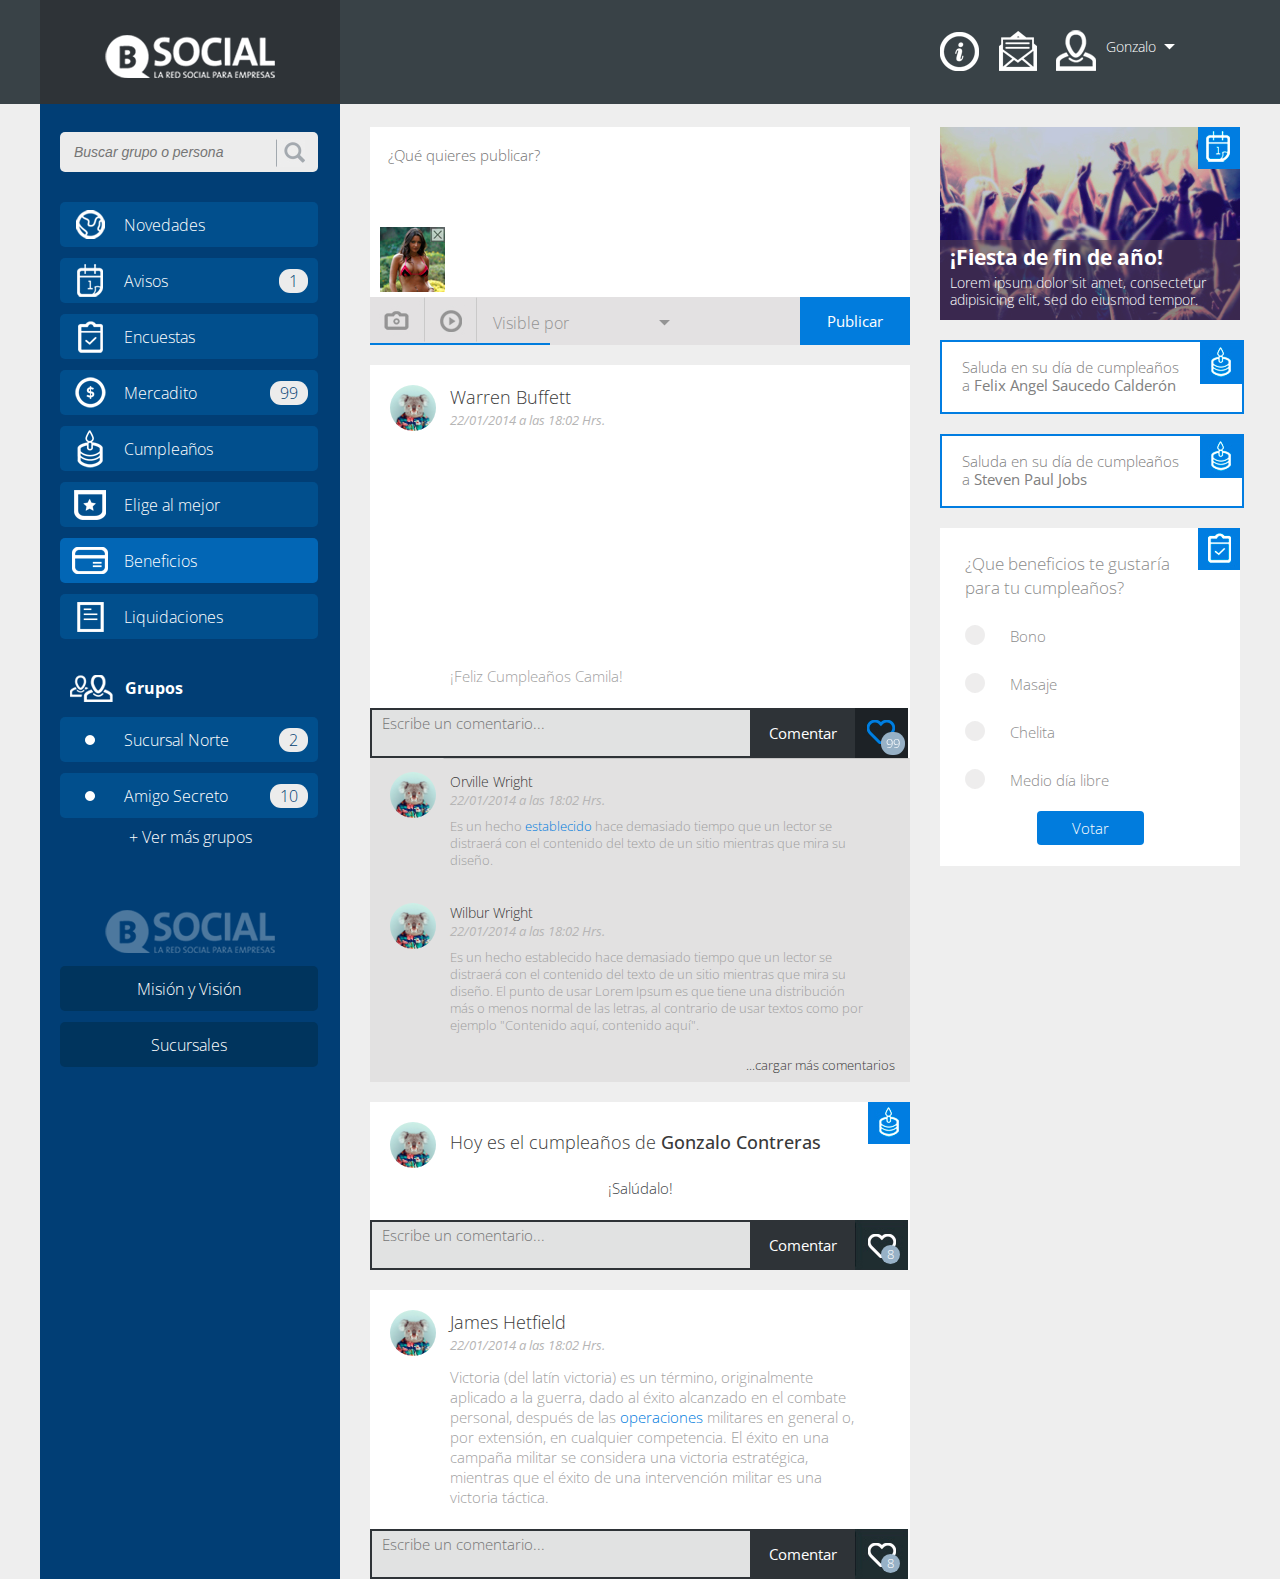
==== commit c5db6c36: "Correcciones menores" ====
--- a/Maquetita/index.html
+++ b/Maquetita/index.html
@@ -150,7 +150,7 @@
 							</p>
 							<ul id="btn-visiblepor">
 								<li id="contenedor-drop-visible">
-									<a id="visiblepor-selected">Visible por</a>
+									<a id="visiblepor-selected" class="veintecar">Visible por</a>
 									<ul id="dropdown-visiblepor">
 										<li id="contenedor-flecha-gris"><span class="flecha-up"></span> <a href="#" title="Todos los grupos">Todos</a></li>
 										<li><a href="#" title="Ventas">Ventas</a></li>
@@ -194,7 +194,7 @@
 							</div>
 							<ul>
 								<li class="btn comentar"><a title="Comentar">Comentar</a></li>
-								<li class="btn megusta">
+								<li class="btn megusta clickeado">
 									<!-- La clase del span debe cambiar segun los numeros que tenga: "un-numero", "dos-numeros" o "tres-numeros" -->
 									<span class="globo-megusta dos-numeros" title="1">99</span>
 									<a title="¡Me gusta!">¡Me gusta!</a>
--- a/Maquetita/css/estilo.css
+++ b/Maquetita/css/estilo.css
@@ -637,6 +637,9 @@
 .contenedor-escribir-comentario .btn.megusta a:hover{
 background-position: center -50px;
 }
+.contenedor-escribir-comentario .btn.megusta.clickeado a{
+background-position: center -100px;
+}
 .globo-megusta{
 background-color: #97B1C6;
 border-radius: 11px;
@@ -820,7 +823,7 @@
 color:#8c8c8c;
 position: relative;
 width:250px;
-padding:0 25px;
+padding:0 25px 20px 25px;
 background-color: #ffffff;
 }
 .encuesta-destacada p{
@@ -883,7 +886,6 @@
 }
 .encuesta-destacada .btn{
 width: 100% !important;
-margin-bottom: 20px;
 }
 #btn-visiblepor{
 background-color: #E2E1E1;
@@ -913,6 +915,9 @@
 #btn-visiblepor:hover{
 cursor: pointer;
 opacity: 1;
+}
+#btn-visiblepor li a.veintecar{
+	padding-right: 101px;
 }
 #dropdown-visiblepor{
 position: absolute;
@@ -1736,6 +1741,9 @@
 .valorar ul li a:hover{
 background-position: center -23px;
 }
+.valorar ul li a.estrella-llena{
+background-position: center -23px;
+}
 #col-derecha .encuesta-destacada .resultado-encuesta, .contenedor-publicacion.encuestas .resultado-encuesta{
 margin-bottom: 0;
 margin-top: 25px;
